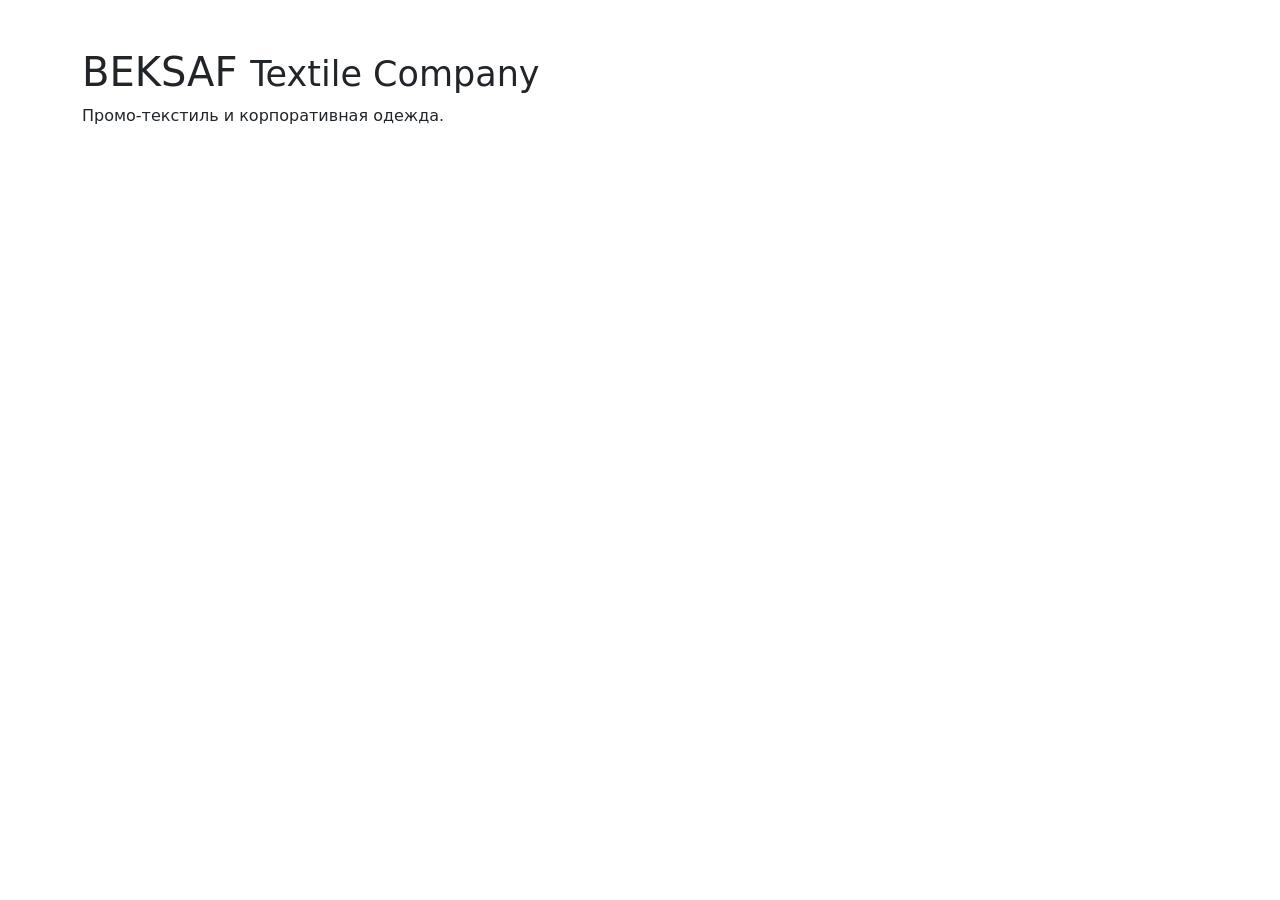
==== index.html @ 24b71e46 "Add files via upload" ====
<!doctype html><html lang='ru'><head><meta charset='utf-8'><meta name='viewport' content='width=device-width,initial-scale=1'><title>BEKSAF</title><link href='https://cdn.jsdelivr.net/npm/bootstrap@5.3.3/dist/css/bootstrap.min.css' rel='stylesheet'><link rel='stylesheet' href='assets/css/style.css'></head><body><div class='container py-5'><h1>BEKSAF <small>Textile Company</small></h1><p>Промо‑текстиль и корпоративная одежда.</p></div><script src='assets/js/main.js'></script></body></html>
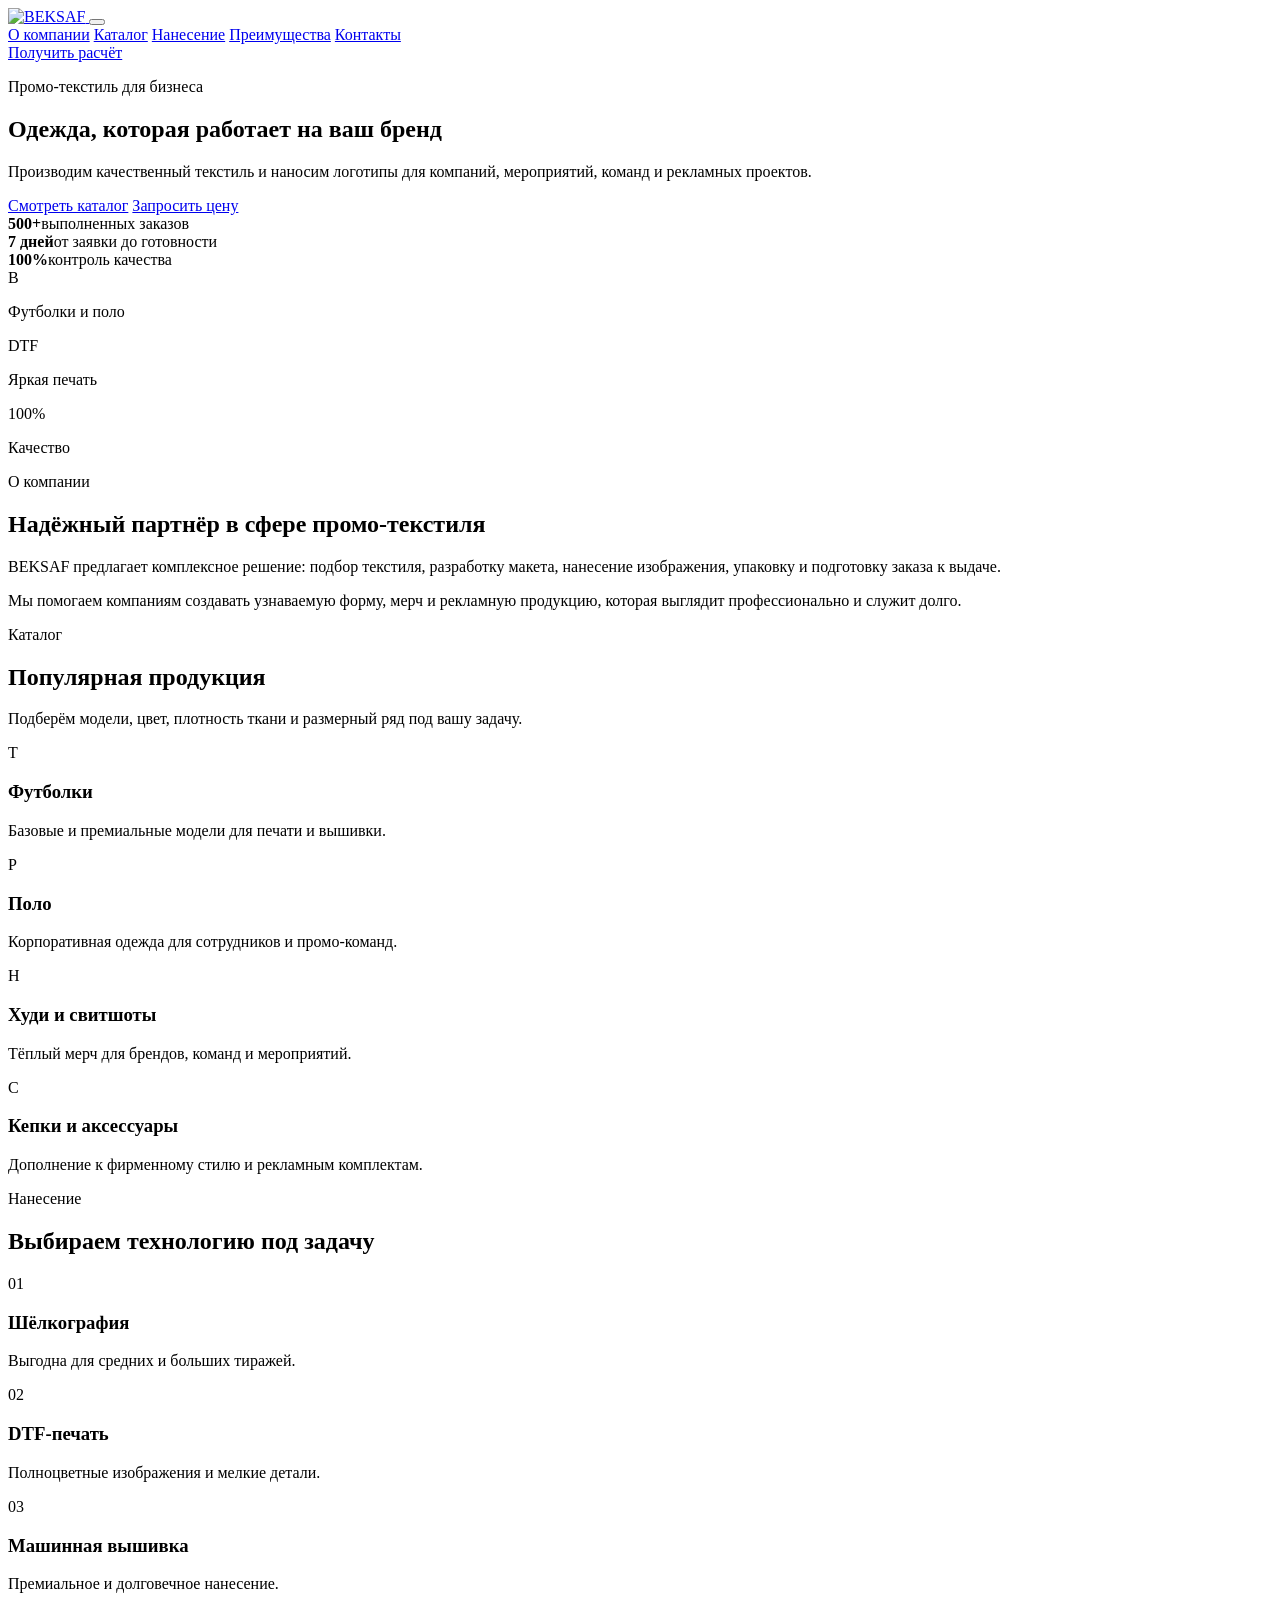
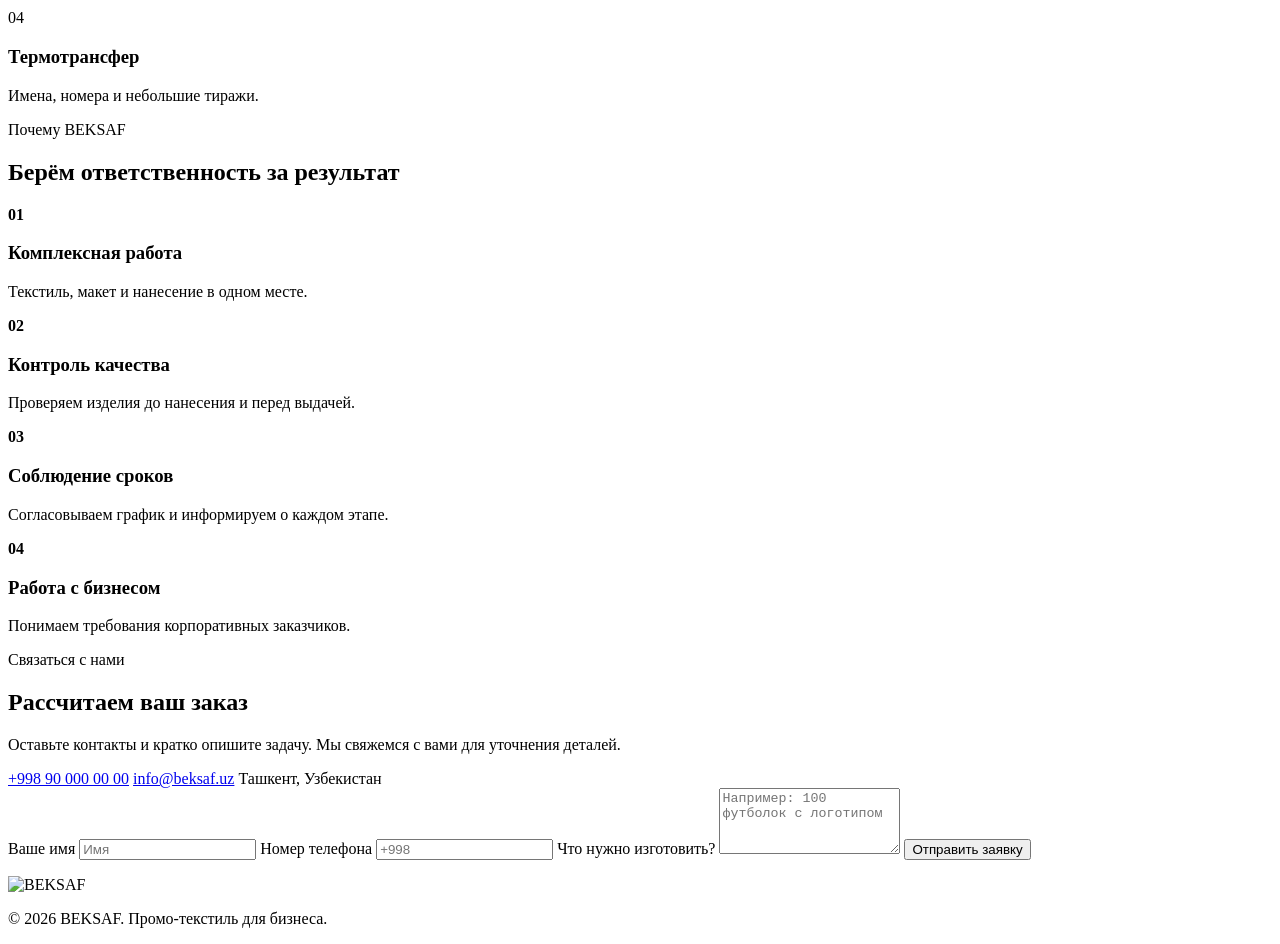
==== commit dc7449ae: "Add files via upload" ====
--- a/index.html
+++ b/index.html
@@ -1 +1,231 @@
-<!doctype html><html lang='ru'><head><meta charset='utf-8'><meta name='viewport' content='width=device-width,initial-scale=1'><title>BEKSAF</title><link href='https://cdn.jsdelivr.net/npm/bootstrap@5.3.3/dist/css/bootstrap.min.css' rel='stylesheet'><link rel='stylesheet' href='assets/css/style.css'></head><body><div class='container py-5'><h1>BEKSAF <small>Textile Company</small></h1><p>Промо‑текстиль и корпоративная одежда.</p></div><script src='assets/js/main.js'></script></body></html>+<!DOCTYPE html>
+<html lang="ru">
+<head>
+  <meta charset="UTF-8">
+  <meta name="viewport" content="width=device-width, initial-scale=1.0">
+  <meta name="description" content="BEKSAF — промо-текстиль и нанесение логотипов для бизнеса.">
+  <title>BEKSAF — промо-текстиль для бизнеса</title>
+  <link rel="stylesheet" href="css/style.css">
+</head>
+<body>
+  <header class="header">
+    <div class="container header__inner">
+      <a class="logo" href="#top" aria-label="BEKSAF">
+        <img src="images/logo.svg" alt="BEKSAF">
+      </a>
+
+      <button class="menu-toggle" type="button" aria-label="Открыть меню" aria-expanded="false">
+        <span></span><span></span><span></span>
+      </button>
+
+      <nav class="nav">
+        <a href="#about">О компании</a>
+        <a href="#catalog">Каталог</a>
+        <a href="#services">Нанесение</a>
+        <a href="#advantages">Преимущества</a>
+        <a href="#contacts">Контакты</a>
+      </nav>
+
+      <a class="button button--small header__button" href="#contacts">Получить расчёт</a>
+    </div>
+  </header>
+
+  <main id="top">
+    <section class="hero">
+      <div class="container hero__grid">
+        <div class="hero__content">
+          <p class="eyebrow">Промо-текстиль для бизнеса</p>
+          <h1>Одежда, которая работает на ваш бренд</h1>
+          <p class="hero__text">
+            Производим качественный текстиль и наносим логотипы для компаний,
+            мероприятий, команд и рекламных проектов.
+          </p>
+          <div class="hero__actions">
+            <a class="button" href="#catalog">Смотреть каталог</a>
+            <a class="button button--outline" href="#contacts">Запросить цену</a>
+          </div>
+          <div class="hero__facts">
+            <div><strong>500+</strong><span>выполненных заказов</span></div>
+            <div><strong>7 дней</strong><span>от заявки до готовности</span></div>
+            <div><strong>100%</strong><span>контроль качества</span></div>
+          </div>
+        </div>
+
+        <div class="hero__visual">
+          <div class="hero__card hero__card--main">
+            <span class="shirt">B</span>
+            <p>Футболки и поло</p>
+          </div>
+          <div class="hero__card hero__card--small hero__card--top">
+            <span>DTF</span>
+            <p>Яркая печать</p>
+          </div>
+          <div class="hero__card hero__card--small hero__card--bottom">
+            <span>100%</span>
+            <p>Качество</p>
+          </div>
+        </div>
+      </div>
+    </section>
+
+    <section class="section" id="about">
+      <div class="container about">
+        <div>
+          <p class="eyebrow">О компании</p>
+          <h2>Надёжный партнёр в сфере промо-текстиля</h2>
+        </div>
+        <div class="about__text">
+          <p>
+            BEKSAF предлагает комплексное решение: подбор текстиля, разработку
+            макета, нанесение изображения, упаковку и подготовку заказа к выдаче.
+          </p>
+          <p>
+            Мы помогаем компаниям создавать узнаваемую форму, мерч и рекламную
+            продукцию, которая выглядит профессионально и служит долго.
+          </p>
+        </div>
+      </div>
+    </section>
+
+    <section class="section section--light" id="catalog">
+      <div class="container">
+        <div class="section-heading">
+          <div>
+            <p class="eyebrow">Каталог</p>
+            <h2>Популярная продукция</h2>
+          </div>
+          <p>Подберём модели, цвет, плотность ткани и размерный ряд под вашу задачу.</p>
+        </div>
+
+        <div class="cards">
+          <article class="product-card">
+            <div class="product-card__image product-card__image--1">T</div>
+            <h3>Футболки</h3>
+            <p>Базовые и премиальные модели для печати и вышивки.</p>
+          </article>
+          <article class="product-card">
+            <div class="product-card__image product-card__image--2">P</div>
+            <h3>Поло</h3>
+            <p>Корпоративная одежда для сотрудников и промо-команд.</p>
+          </article>
+          <article class="product-card">
+            <div class="product-card__image product-card__image--3">H</div>
+            <h3>Худи и свитшоты</h3>
+            <p>Тёплый мерч для брендов, команд и мероприятий.</p>
+          </article>
+          <article class="product-card">
+            <div class="product-card__image product-card__image--4">C</div>
+            <h3>Кепки и аксессуары</h3>
+            <p>Дополнение к фирменному стилю и рекламным комплектам.</p>
+          </article>
+        </div>
+      </div>
+    </section>
+
+    <section class="section" id="services">
+      <div class="container">
+        <div class="section-heading">
+          <div>
+            <p class="eyebrow">Нанесение</p>
+            <h2>Выбираем технологию под задачу</h2>
+          </div>
+        </div>
+
+        <div class="services">
+          <article>
+            <span>01</span>
+            <h3>Шёлкография</h3>
+            <p>Выгодна для средних и больших тиражей.</p>
+          </article>
+          <article>
+            <span>02</span>
+            <h3>DTF-печать</h3>
+            <p>Полноцветные изображения и мелкие детали.</p>
+          </article>
+          <article>
+            <span>03</span>
+            <h3>Машинная вышивка</h3>
+            <p>Премиальное и долговечное нанесение.</p>
+          </article>
+          <article>
+            <span>04</span>
+            <h3>Термотрансфер</h3>
+            <p>Имена, номера и небольшие тиражи.</p>
+          </article>
+        </div>
+      </div>
+    </section>
+
+    <section class="section section--dark" id="advantages">
+      <div class="container">
+        <p class="eyebrow eyebrow--light">Почему BEKSAF</p>
+        <h2>Берём ответственность за результат</h2>
+
+        <div class="advantages">
+          <div>
+            <strong>01</strong>
+            <h3>Комплексная работа</h3>
+            <p>Текстиль, макет и нанесение в одном месте.</p>
+          </div>
+          <div>
+            <strong>02</strong>
+            <h3>Контроль качества</h3>
+            <p>Проверяем изделия до нанесения и перед выдачей.</p>
+          </div>
+          <div>
+            <strong>03</strong>
+            <h3>Соблюдение сроков</h3>
+            <p>Согласовываем график и информируем о каждом этапе.</p>
+          </div>
+          <div>
+            <strong>04</strong>
+            <h3>Работа с бизнесом</h3>
+            <p>Понимаем требования корпоративных заказчиков.</p>
+          </div>
+        </div>
+      </div>
+    </section>
+
+    <section class="section" id="contacts">
+      <div class="container contact">
+        <div class="contact__info">
+          <p class="eyebrow">Связаться с нами</p>
+          <h2>Рассчитаем ваш заказ</h2>
+          <p>Оставьте контакты и кратко опишите задачу. Мы свяжемся с вами для уточнения деталей.</p>
+          <div class="contact__links">
+            <a href="tel:+998900000000">+998 90 000 00 00</a>
+            <a href="mailto:info@beksaf.uz">info@beksaf.uz</a>
+            <span>Ташкент, Узбекистан</span>
+          </div>
+        </div>
+
+        <form class="form" id="contact-form">
+          <label>
+            Ваше имя
+            <input type="text" name="name" required placeholder="Имя">
+          </label>
+          <label>
+            Номер телефона
+            <input type="tel" name="phone" required placeholder="+998">
+          </label>
+          <label>
+            Что нужно изготовить?
+            <textarea name="message" rows="4" placeholder="Например: 100 футболок с логотипом"></textarea>
+          </label>
+          <button class="button" type="submit">Отправить заявку</button>
+          <p class="form__status" aria-live="polite"></p>
+        </form>
+      </div>
+    </section>
+  </main>
+
+  <footer class="footer">
+    <div class="container footer__inner">
+      <img src="images/logo-white.svg" alt="BEKSAF">
+      <p>© 2026 BEKSAF. Промо-текстиль для бизнеса.</p>
+    </div>
+  </footer>
+
+  <script src="js/script.js"></script>
+</body>
+</html>
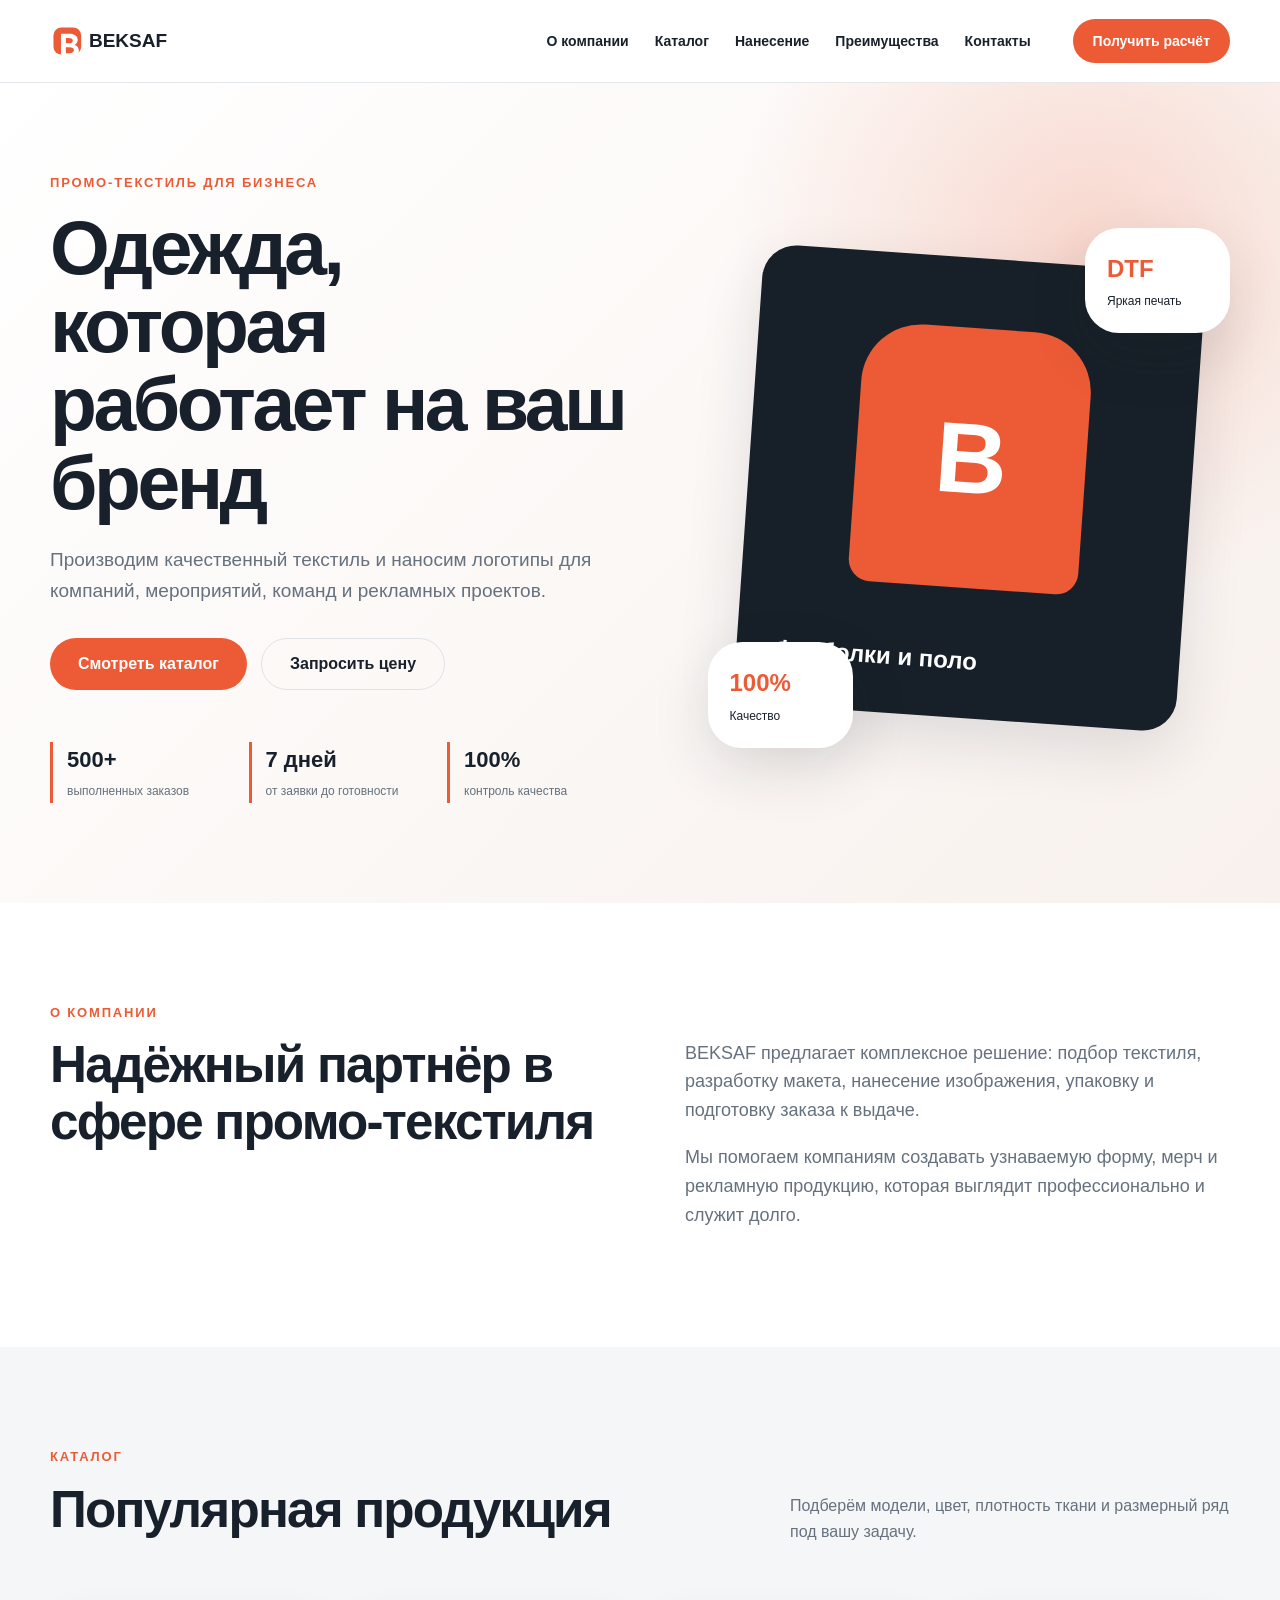
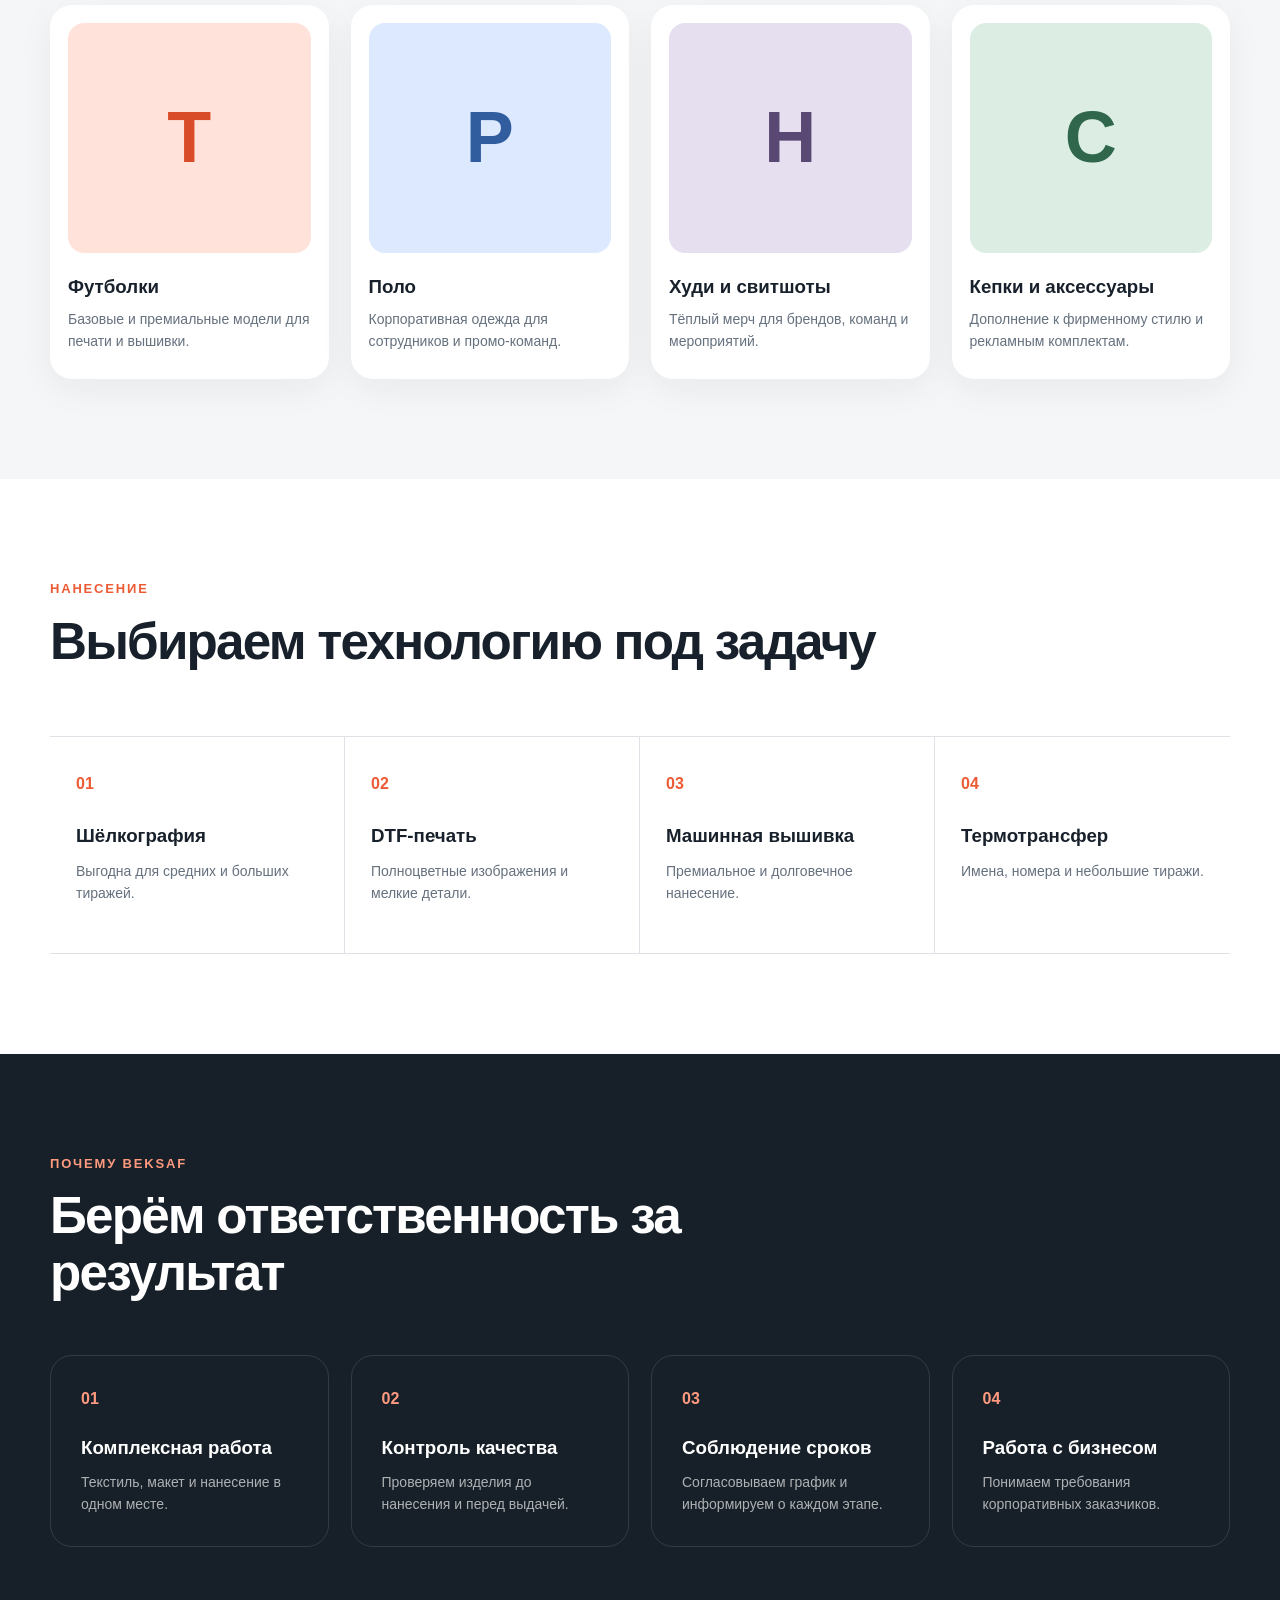
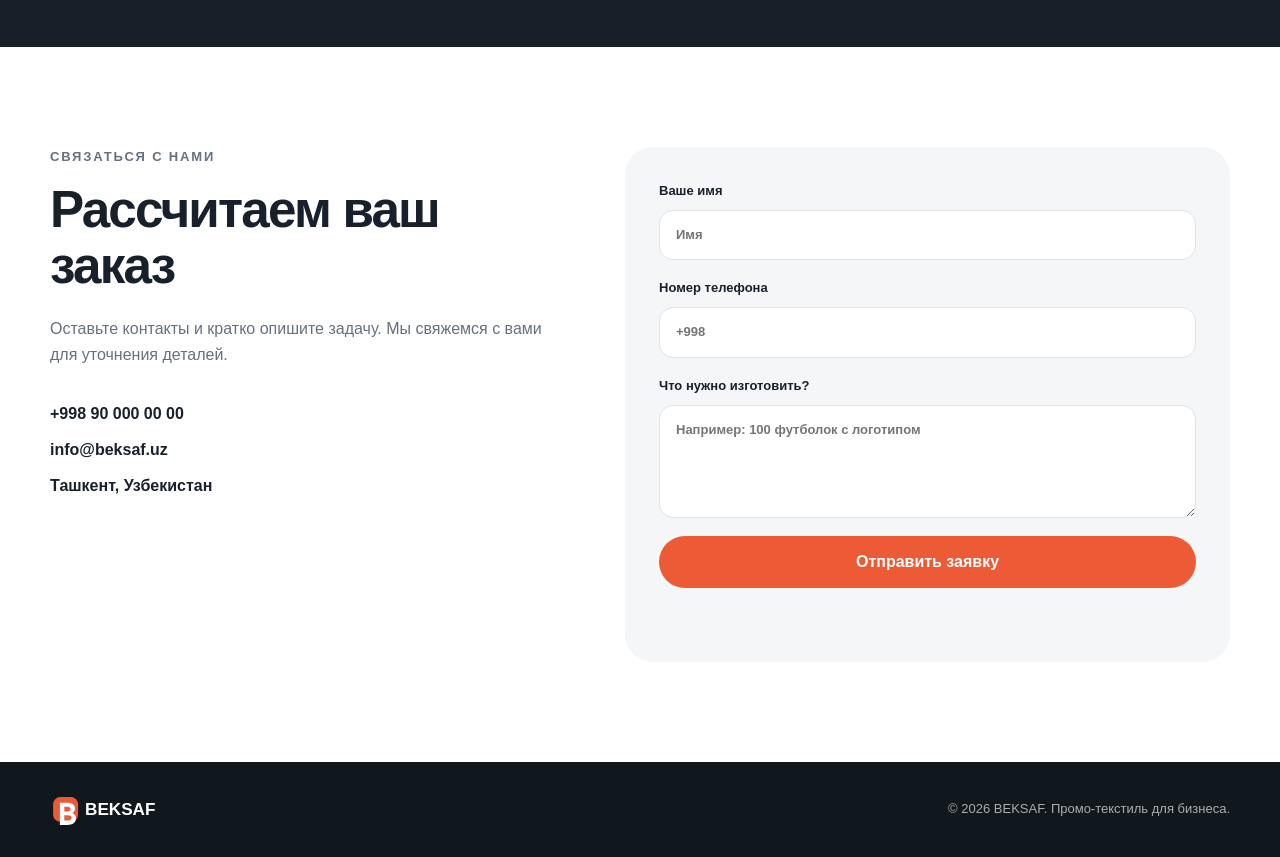
==== commit 29ebbc5b: "Add files via upload" ====
--- a/index.html
+++ b/index.html
@@ -5,13 +5,13 @@
   <meta name="viewport" content="width=device-width, initial-scale=1.0">
   <meta name="description" content="BEKSAF — промо-текстиль и нанесение логотипов для бизнеса.">
   <title>BEKSAF — промо-текстиль для бизнеса</title>
-  <link rel="stylesheet" href="css/style.css">
+  <link rel="stylesheet" href="style.css">
 </head>
 <body>
   <header class="header">
     <div class="container header__inner">
       <a class="logo" href="#top" aria-label="BEKSAF">
-        <img src="images/logo.svg" alt="BEKSAF">
+        <img src="logo.svg" alt="BEKSAF">
       </a>
 
       <button class="menu-toggle" type="button" aria-label="Открыть меню" aria-expanded="false">
@@ -221,11 +221,11 @@
 
   <footer class="footer">
     <div class="container footer__inner">
-      <img src="images/logo-white.svg" alt="BEKSAF">
+      <img src="logo-white.svg" alt="BEKSAF">
       <p>© 2026 BEKSAF. Промо-текстиль для бизнеса.</p>
     </div>
   </footer>
 
-  <script src="js/script.js"></script>
+  <script src="script.js"></script>
 </body>
 </html>
--- a/style.css
+++ b/style.css
@@ -0,0 +1,347 @@
+@import url('https://fonts.googleapis.com/css2?family=Manrope:wght@400;500;600;700;800&display=swap');
+
+:root {
+  --primary: #ec5b35;
+  --primary-dark: #c84120;
+  --ink: #18212b;
+  --muted: #65717e;
+  --light: #f5f6f7;
+  --white: #ffffff;
+  --line: #dfe3e7;
+  --dark: #172028;
+  --radius: 22px;
+  --shadow: 0 22px 60px rgba(24, 33, 43, 0.12);
+}
+
+* { box-sizing: border-box; }
+html { scroll-behavior: smooth; }
+body {
+  margin: 0;
+  font-family: "Manrope", Arial, sans-serif;
+  color: var(--ink);
+  background: var(--white);
+  line-height: 1.6;
+}
+img { max-width: 100%; display: block; }
+a { color: inherit; text-decoration: none; }
+button, input, textarea { font: inherit; }
+
+.container {
+  width: min(1180px, calc(100% - 40px));
+  margin: 0 auto;
+}
+
+.header {
+  position: sticky;
+  top: 0;
+  z-index: 50;
+  background: rgba(255,255,255,.94);
+  backdrop-filter: blur(14px);
+  border-bottom: 1px solid rgba(223,227,231,.8);
+}
+.header__inner {
+  min-height: 82px;
+  display: flex;
+  align-items: center;
+  gap: 34px;
+}
+.logo img { width: 150px; }
+.nav {
+  display: flex;
+  align-items: center;
+  gap: 26px;
+  margin-left: auto;
+  font-size: 14px;
+  font-weight: 700;
+}
+.nav a:hover { color: var(--primary); }
+.header__button { margin-left: 8px; }
+
+.button {
+  display: inline-flex;
+  justify-content: center;
+  align-items: center;
+  min-height: 52px;
+  padding: 0 28px;
+  border: 0;
+  border-radius: 999px;
+  background: var(--primary);
+  color: var(--white);
+  font-weight: 800;
+  cursor: pointer;
+  transition: .25s ease;
+}
+.button:hover { background: var(--primary-dark); transform: translateY(-2px); }
+.button--small { min-height: 44px; padding: 0 20px; font-size: 14px; }
+.button--outline {
+  background: transparent;
+  color: var(--ink);
+  border: 1px solid var(--line);
+}
+.button--outline:hover { background: var(--ink); color: var(--white); }
+
+.menu-toggle {
+  display: none;
+  margin-left: auto;
+  padding: 8px;
+  border: 0;
+  background: transparent;
+}
+.menu-toggle span {
+  display: block;
+  width: 25px;
+  height: 2px;
+  margin: 5px 0;
+  background: var(--ink);
+}
+
+.hero {
+  overflow: hidden;
+  padding: 90px 0 100px;
+  background:
+    radial-gradient(circle at 85% 20%, rgba(236,91,53,.20), transparent 28%),
+    linear-gradient(135deg, #fff 0%, #f8f1ed 100%);
+}
+.hero__grid {
+  display: grid;
+  grid-template-columns: 1.05fr .95fr;
+  align-items: center;
+  gap: 80px;
+}
+.eyebrow {
+  margin: 0 0 14px;
+  color: var(--primary);
+  font-size: 13px;
+  font-weight: 800;
+  letter-spacing: .14em;
+  text-transform: uppercase;
+}
+h1, h2, h3, p { margin-top: 0; }
+h1 {
+  max-width: 760px;
+  margin-bottom: 24px;
+  font-size: clamp(44px, 6vw, 78px);
+  line-height: 1.02;
+  letter-spacing: -.045em;
+}
+h2 {
+  margin-bottom: 22px;
+  font-size: clamp(32px, 4vw, 52px);
+  line-height: 1.1;
+  letter-spacing: -.035em;
+}
+h3 { line-height: 1.25; }
+.hero__text {
+  max-width: 650px;
+  margin-bottom: 32px;
+  color: var(--muted);
+  font-size: 19px;
+}
+.hero__actions { display: flex; gap: 14px; flex-wrap: wrap; }
+.hero__facts {
+  display: grid;
+  grid-template-columns: repeat(3, 1fr);
+  gap: 18px;
+  margin-top: 52px;
+}
+.hero__facts div { border-left: 3px solid var(--primary); padding-left: 14px; }
+.hero__facts strong { display: block; font-size: 22px; }
+.hero__facts span { color: var(--muted); font-size: 12px; }
+
+.hero__visual {
+  position: relative;
+  min-height: 520px;
+}
+.hero__card {
+  position: absolute;
+  border-radius: 34px;
+  box-shadow: var(--shadow);
+}
+.hero__card--main {
+  inset: 30px 40px 30px 40px;
+  display: flex;
+  flex-direction: column;
+  justify-content: flex-end;
+  padding: 38px;
+  background: var(--dark);
+  color: var(--white);
+  transform: rotate(4deg);
+}
+.hero__card--main p { margin: 22px 0 0; font-size: 24px; font-weight: 800; }
+.shirt {
+  display: grid;
+  place-items: center;
+  width: 230px;
+  height: 260px;
+  margin: auto;
+  border-radius: 60px 60px 22px 22px;
+  background: var(--primary);
+  font-size: 100px;
+  font-weight: 800;
+}
+.hero__card--small {
+  width: 145px;
+  padding: 22px;
+  background: var(--white);
+}
+.hero__card--small span { color: var(--primary); font-size: 24px; font-weight: 800; }
+.hero__card--small p { margin: 4px 0 0; font-size: 12px; }
+.hero__card--top { top: 0; right: 0; }
+.hero__card--bottom { bottom: 0; left: 0; }
+
+.section { padding: 100px 0; }
+.section--light { background: var(--light); }
+.section--dark { background: var(--dark); color: var(--white); }
+.about {
+  display: grid;
+  grid-template-columns: 1fr 1fr;
+  gap: 90px;
+}
+.about__text { padding-top: 36px; color: var(--muted); font-size: 18px; }
+.section-heading {
+  display: flex;
+  justify-content: space-between;
+  gap: 40px;
+  align-items: end;
+  margin-bottom: 44px;
+}
+.section-heading > p { max-width: 440px; color: var(--muted); }
+
+.cards {
+  display: grid;
+  grid-template-columns: repeat(4, 1fr);
+  gap: 22px;
+}
+.product-card {
+  padding: 18px 18px 26px;
+  border-radius: var(--radius);
+  background: var(--white);
+  box-shadow: 0 10px 35px rgba(24,33,43,.06);
+}
+.product-card__image {
+  display: grid;
+  place-items: center;
+  height: 230px;
+  margin-bottom: 22px;
+  border-radius: 16px;
+  font-size: 72px;
+  font-weight: 800;
+}
+.product-card__image--1 { background: #ffe3da; color: #d94c29; }
+.product-card__image--2 { background: #dce9ff; color: #315d9f; }
+.product-card__image--3 { background: #e5dfef; color: #594873; }
+.product-card__image--4 { background: #dceee4; color: #30664b; }
+.product-card h3 { margin-bottom: 10px; }
+.product-card p { margin-bottom: 0; color: var(--muted); font-size: 14px; }
+
+.services {
+  display: grid;
+  grid-template-columns: repeat(4, 1fr);
+  border-top: 1px solid var(--line);
+  border-bottom: 1px solid var(--line);
+}
+.services article { padding: 34px 26px; border-right: 1px solid var(--line); }
+.services article:last-child { border-right: 0; }
+.services span { color: var(--primary); font-weight: 800; }
+.services h3 { margin: 28px 0 12px; }
+.services p { color: var(--muted); font-size: 14px; }
+
+.eyebrow--light { color: #ff9a7f; }
+.section--dark h2 { max-width: 700px; }
+.advantages {
+  display: grid;
+  grid-template-columns: repeat(4, 1fr);
+  gap: 22px;
+  margin-top: 54px;
+}
+.advantages div {
+  padding: 30px;
+  border: 1px solid rgba(255,255,255,.12);
+  border-radius: var(--radius);
+}
+.advantages strong { color: #ff9a7f; }
+.advantages h3 { margin: 24px 0 12px; }
+.advantages p { margin-bottom: 0; color: rgba(255,255,255,.65); font-size: 14px; }
+
+.contact {
+  display: grid;
+  grid-template-columns: .9fr 1.1fr;
+  gap: 80px;
+  align-items: start;
+}
+.contact__info > p { max-width: 520px; color: var(--muted); }
+.contact__links { display: grid; gap: 10px; margin-top: 34px; font-weight: 700; }
+.contact__links a:hover { color: var(--primary); }
+.form {
+  display: grid;
+  gap: 18px;
+  padding: 34px;
+  border-radius: 28px;
+  background: var(--light);
+}
+.form label { display: grid; gap: 8px; font-size: 13px; font-weight: 800; }
+.form input, .form textarea {
+  width: 100%;
+  border: 1px solid var(--line);
+  border-radius: 14px;
+  background: var(--white);
+  padding: 14px 16px;
+  outline: none;
+}
+.form input:focus, .form textarea:focus { border-color: var(--primary); }
+.form__status { min-height: 22px; margin: 0; color: var(--primary-dark); font-weight: 700; }
+
+.footer { padding: 32px 0; background: #10171d; color: rgba(255,255,255,.65); }
+.footer__inner { display: flex; align-items: center; justify-content: space-between; gap: 20px; }
+.footer img { width: 135px; }
+.footer p { margin: 0; font-size: 13px; }
+
+@media (max-width: 980px) {
+  .header__button { display: none; }
+  .menu-toggle { display: block; }
+  .nav {
+    display: none;
+    position: absolute;
+    top: 82px;
+    left: 20px;
+    right: 20px;
+    flex-direction: column;
+    align-items: stretch;
+    gap: 0;
+    padding: 12px;
+    border-radius: 18px;
+    background: var(--white);
+    box-shadow: var(--shadow);
+  }
+  .nav.is-open { display: flex; }
+  .nav a { padding: 14px; border-bottom: 1px solid var(--line); }
+  .nav a:last-child { border-bottom: 0; }
+
+  .hero__grid, .about, .contact { grid-template-columns: 1fr; }
+  .hero__visual { min-height: 470px; max-width: 560px; width: 100%; margin: 0 auto; }
+  .cards, .advantages { grid-template-columns: repeat(2, 1fr); }
+  .services { grid-template-columns: repeat(2, 1fr); }
+  .services article:nth-child(2) { border-right: 0; }
+  .services article:nth-child(-n+2) { border-bottom: 1px solid var(--line); }
+}
+
+@media (max-width: 620px) {
+  .container { width: min(100% - 28px, 1180px); }
+  .header__inner { min-height: 70px; }
+  .nav { top: 70px; }
+  .hero { padding: 62px 0 70px; }
+  h1 { font-size: 44px; }
+  .hero__facts { grid-template-columns: 1fr; }
+  .hero__visual { min-height: 390px; }
+  .hero__card--main { inset: 25px 12px; padding: 24px; }
+  .shirt { width: 165px; height: 195px; font-size: 72px; }
+  .hero__card--small { width: 115px; padding: 15px; }
+  .section { padding: 72px 0; }
+  .section-heading { display: block; }
+  .cards, .advantages, .services { grid-template-columns: 1fr; }
+  .services article { border-right: 0; border-bottom: 1px solid var(--line); }
+  .services article:last-child { border-bottom: 0; }
+  .contact { gap: 40px; }
+  .form { padding: 22px; }
+  .footer__inner { flex-direction: column; text-align: center; }
+}
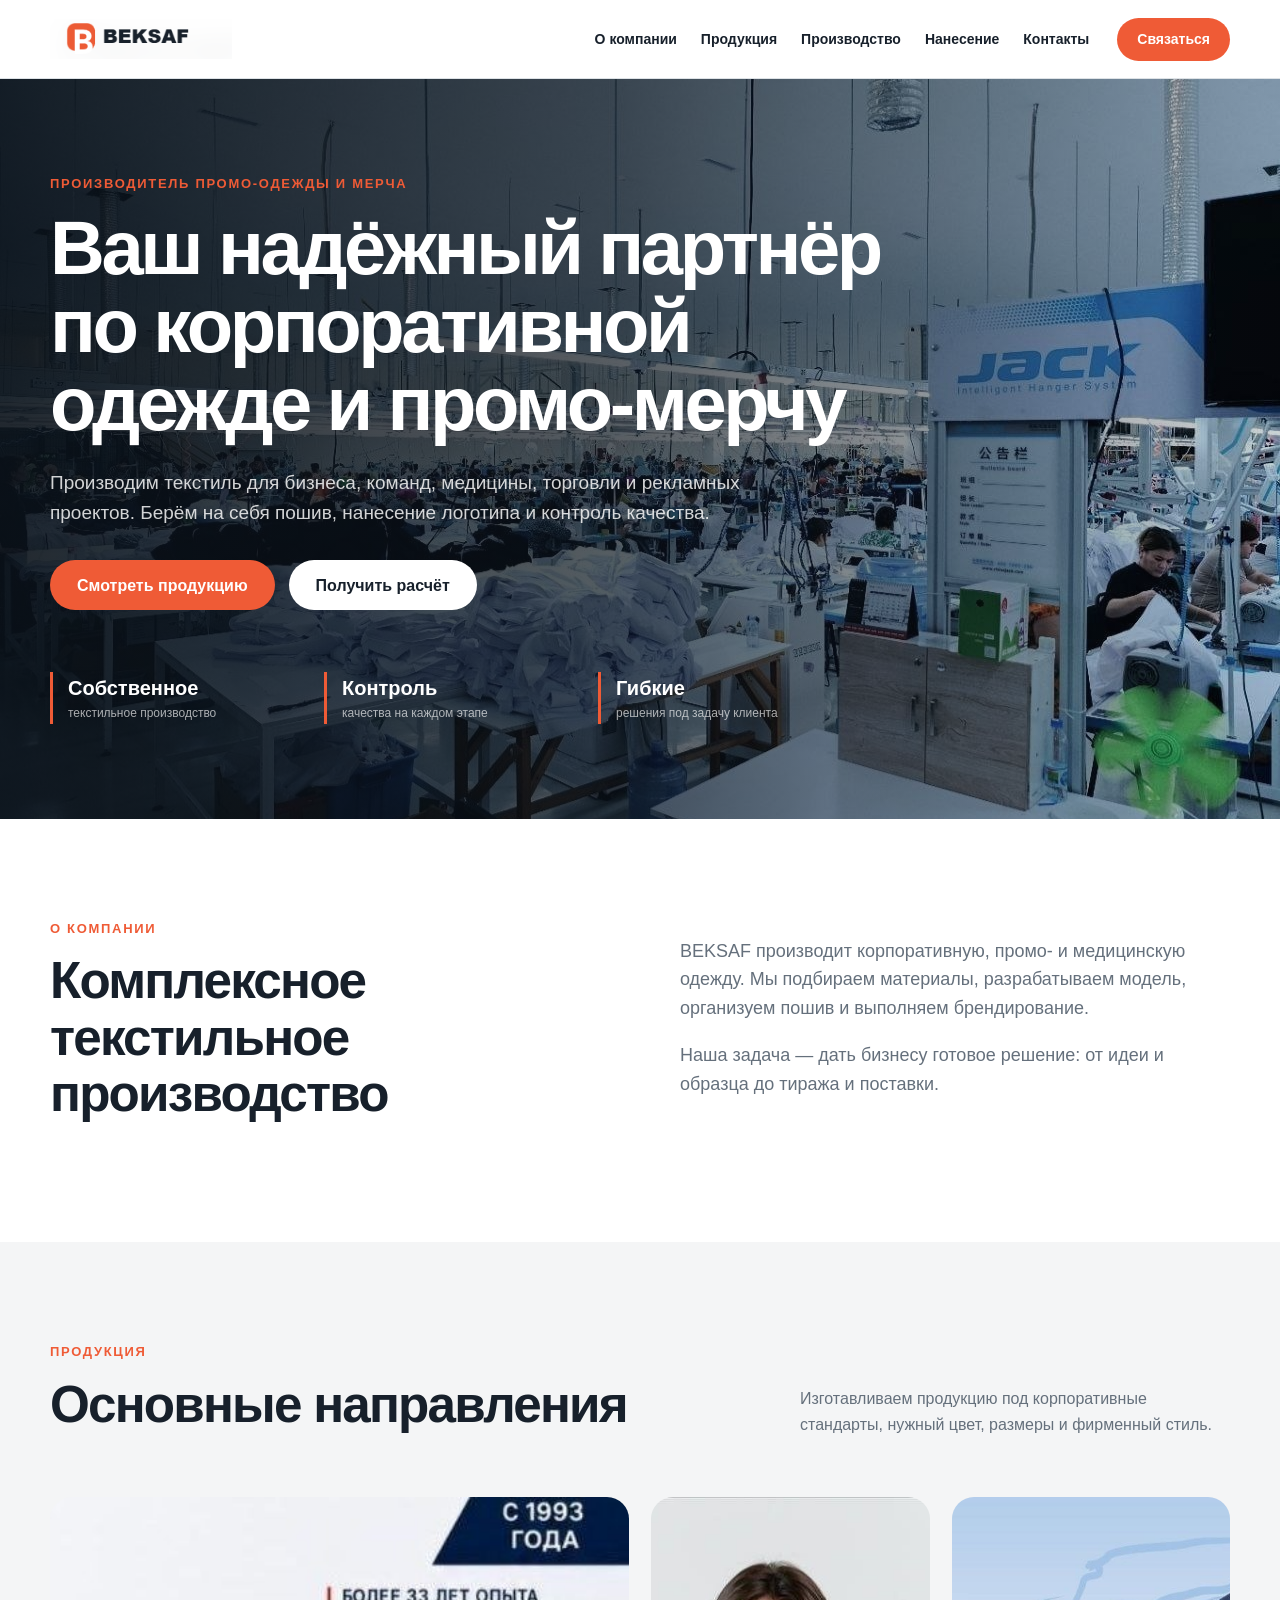
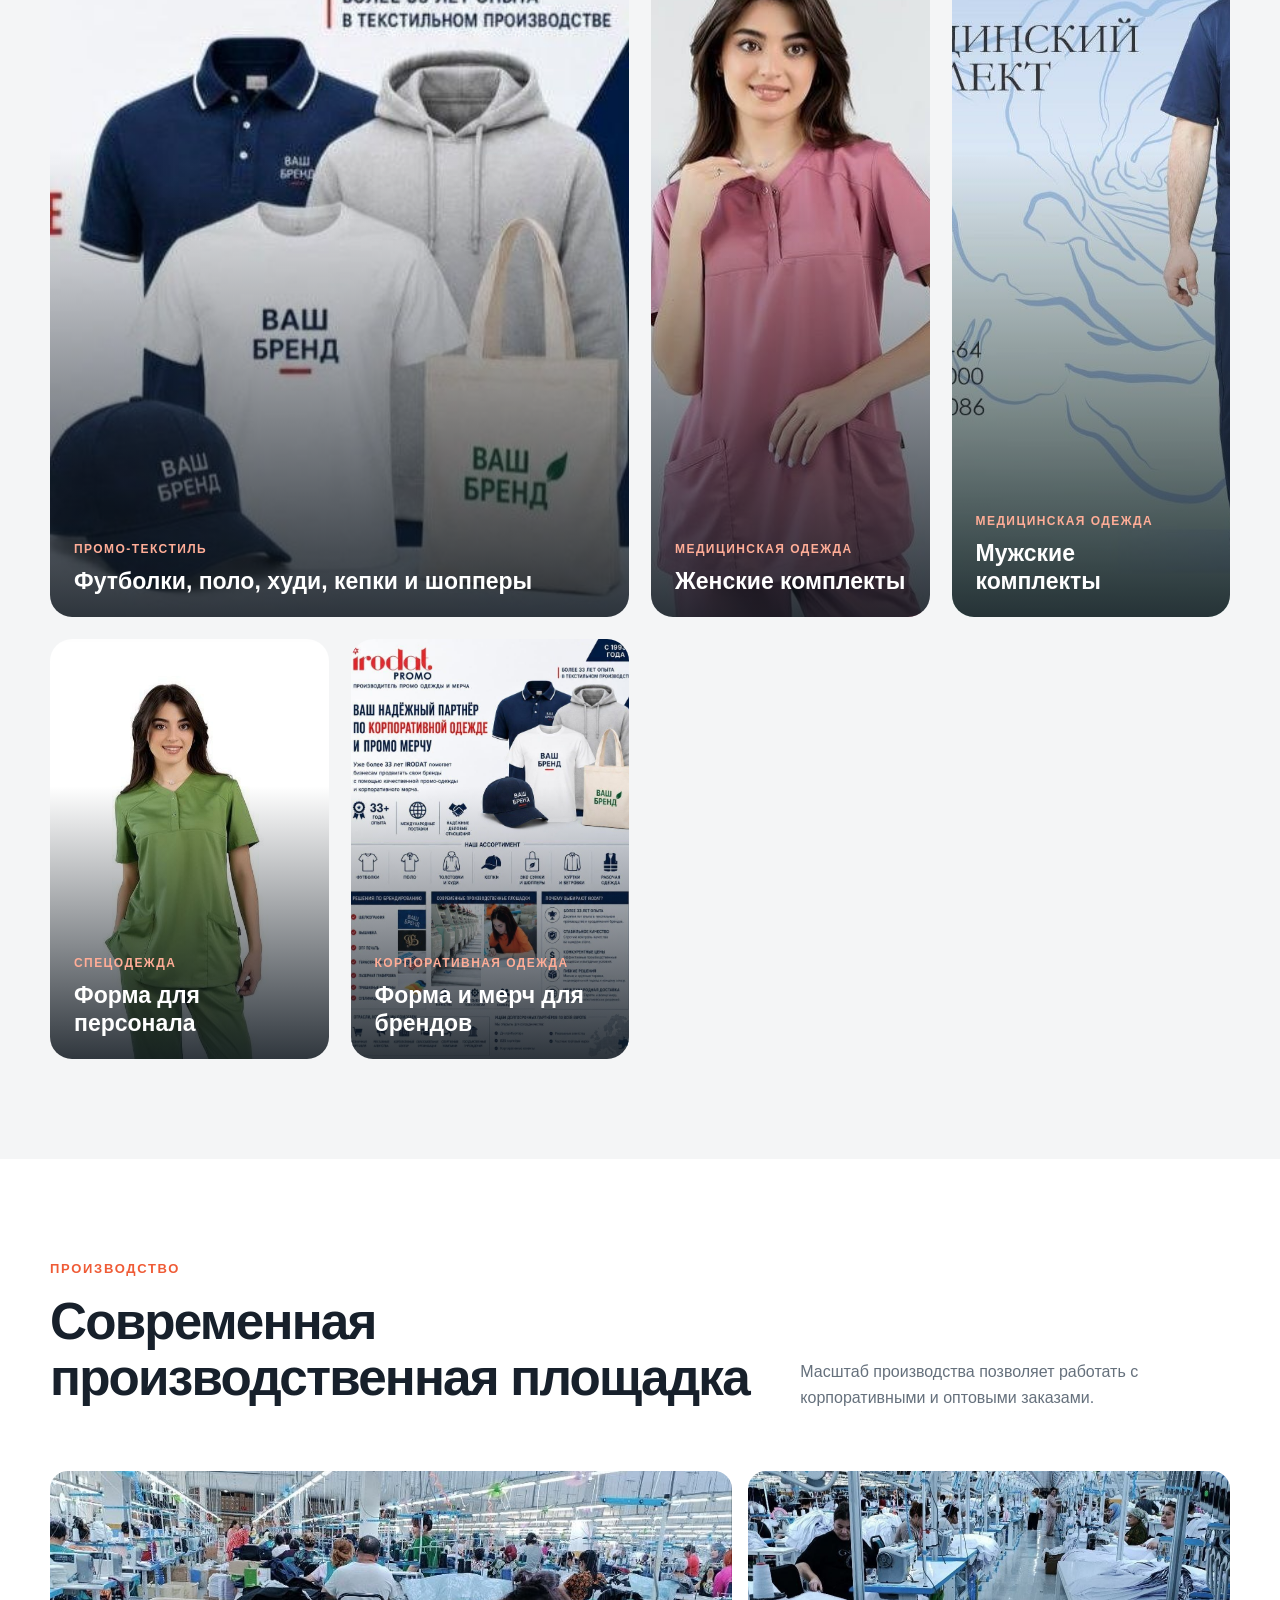
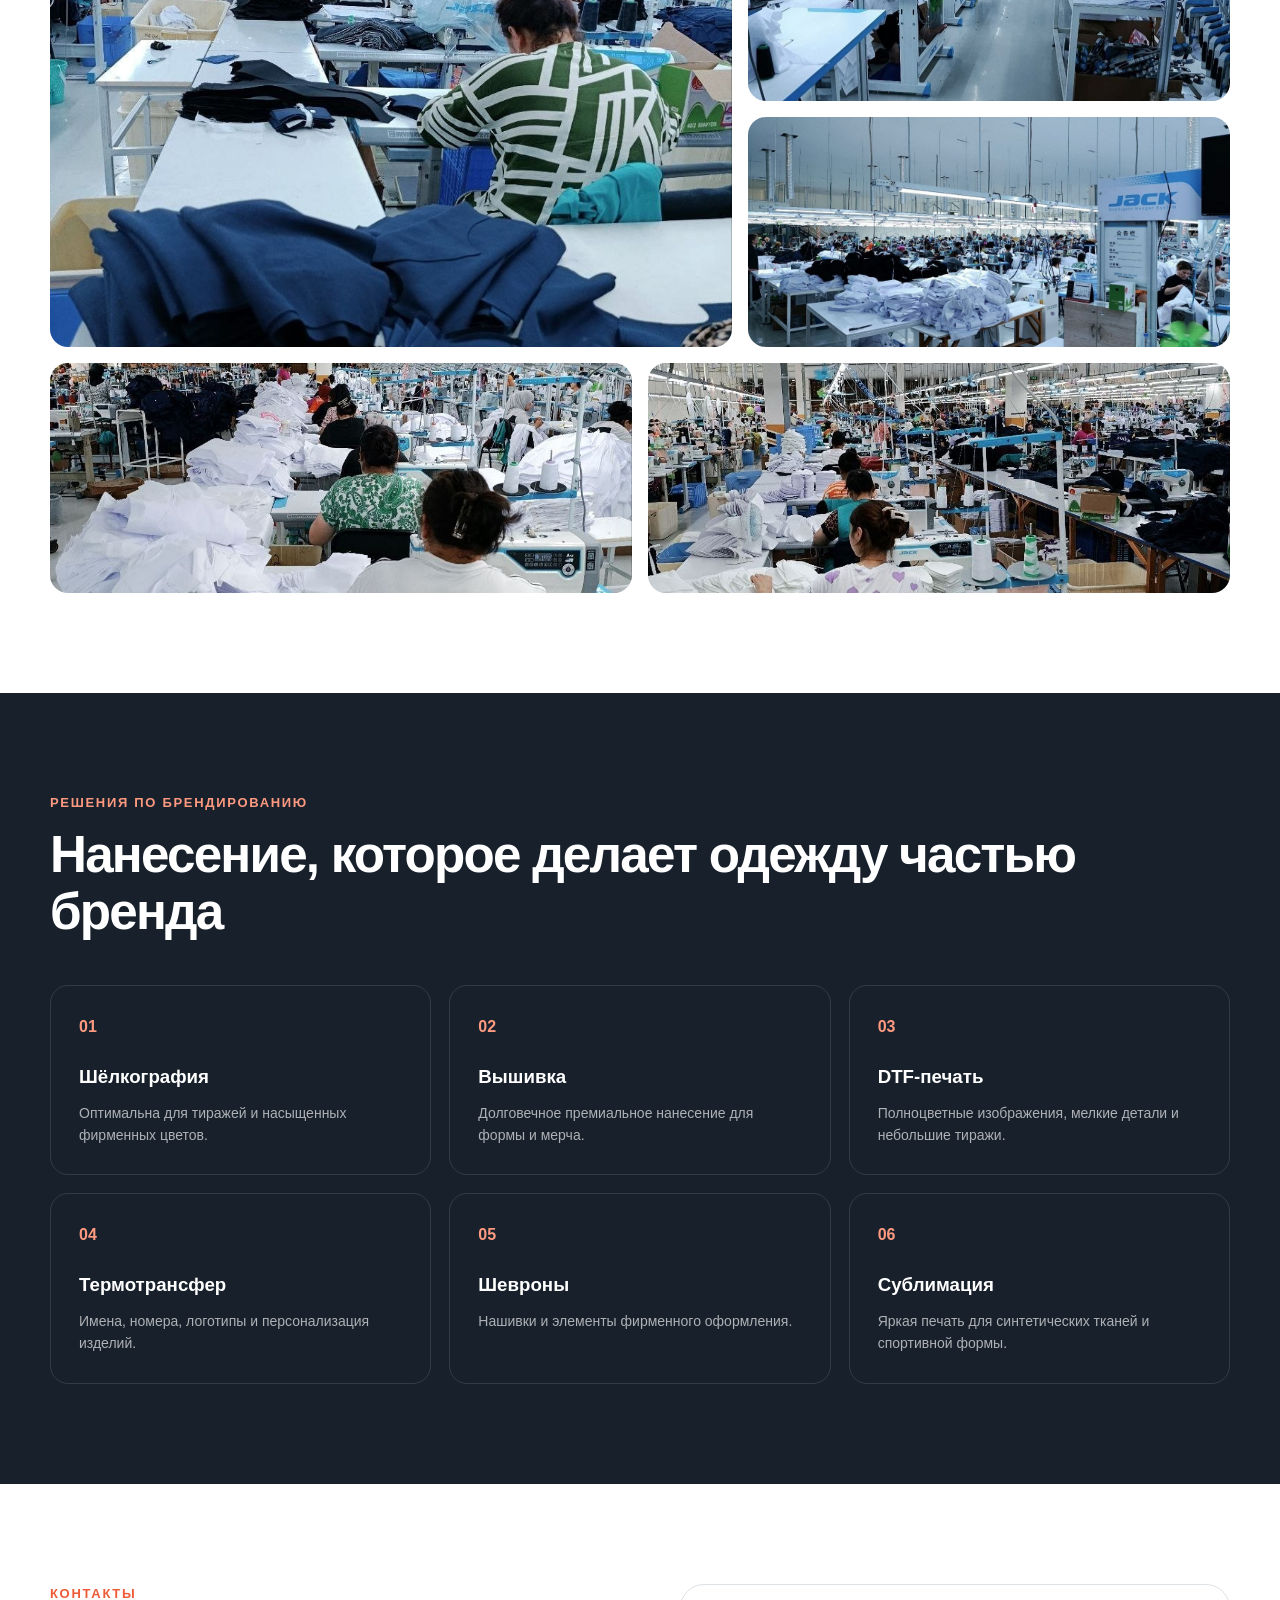
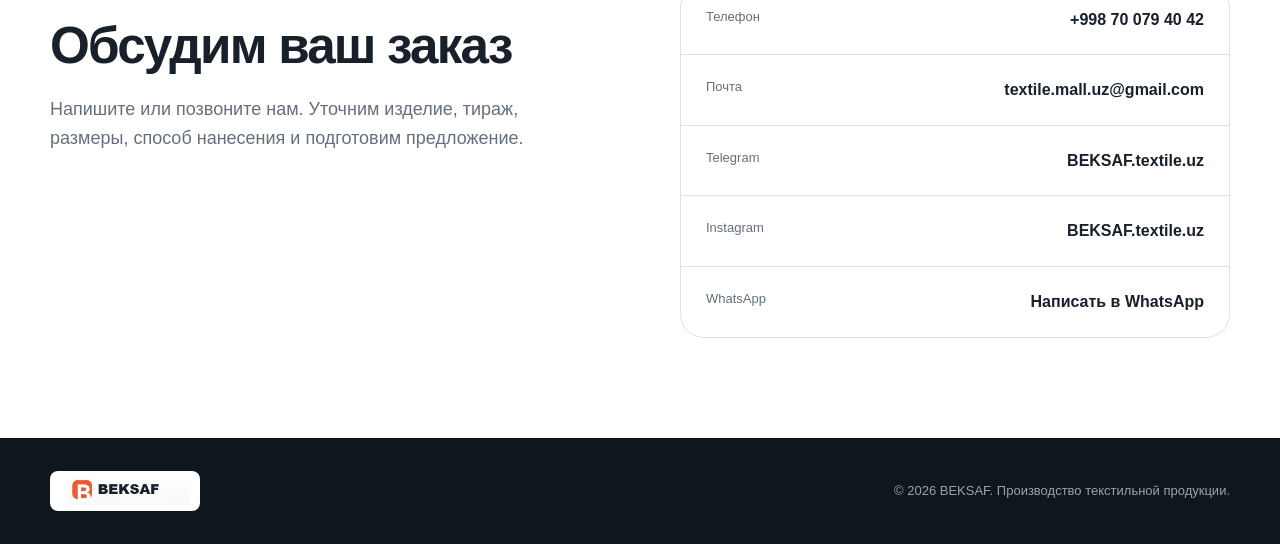
==== commit de63461f: "Add files via upload" ====
--- a/index.html
+++ b/index.html
@@ -3,229 +3,152 @@
 <head>
   <meta charset="UTF-8">
   <meta name="viewport" content="width=device-width, initial-scale=1.0">
-  <meta name="description" content="BEKSAF — промо-текстиль и нанесение логотипов для бизнеса.">
-  <title>BEKSAF — промо-текстиль для бизнеса</title>
+  <meta name="description" content="BEKSAF — производство промо-текстиля, корпоративной и медицинской одежды в Узбекистане.">
+  <title>BEKSAF — производство текстиля и корпоративной одежды</title>
   <link rel="stylesheet" href="style.css">
 </head>
 <body>
-  <header class="header">
-    <div class="container header__inner">
-      <a class="logo" href="#top" aria-label="BEKSAF">
-        <img src="logo.svg" alt="BEKSAF">
-      </a>
+<header class="header">
+  <div class="container header__inner">
+    <a href="#top" class="logo"><img src="logo.png" alt="BEKSAF"></a>
+    <button class="menu-toggle" aria-label="Открыть меню" aria-expanded="false">☰</button>
+    <nav class="nav">
+      <a href="#about">О компании</a>
+      <a href="#products">Продукция</a>
+      <a href="#production">Производство</a>
+      <a href="#branding">Нанесение</a>
+      <a href="#contacts">Контакты</a>
+    </nav>
+    <a class="button button--small header__cta" href="https://wa.me/998700794042">Связаться</a>
+  </div>
+</header>
 
-      <button class="menu-toggle" type="button" aria-label="Открыть меню" aria-expanded="false">
-        <span></span><span></span><span></span>
-      </button>
+<main id="top">
+  <section class="hero">
+    <div class="hero__overlay"></div>
+    <div class="container hero__content">
+      <p class="eyebrow">Производитель промо-одежды и мерча</p>
+      <h1>Ваш надёжный партнёр по корпоративной одежде и промо-мерчу</h1>
+      <p class="hero__lead">Производим текстиль для бизнеса, команд, медицины, торговли и рекламных проектов. Берём на себя пошив, нанесение логотипа и контроль качества.</p>
+      <div class="hero__actions">
+        <a class="button" href="#products">Смотреть продукцию</a>
+        <a class="button button--outline" href="https://wa.me/998700794042">Получить расчёт</a>
+      </div>
+      <div class="hero__stats">
+        <div><strong>Собственное</strong><span>текстильное производство</span></div>
+        <div><strong>Контроль</strong><span>качества на каждом этапе</span></div>
+        <div><strong>Гибкие</strong><span>решения под задачу клиента</span></div>
+      </div>
+    </div>
+  </section>
 
-      <nav class="nav">
-        <a href="#about">О компании</a>
-        <a href="#catalog">Каталог</a>
-        <a href="#services">Нанесение</a>
-        <a href="#advantages">Преимущества</a>
-        <a href="#contacts">Контакты</a>
-      </nav>
+  <section class="section" id="about">
+    <div class="container split">
+      <div>
+        <p class="eyebrow">О компании</p>
+        <h2>Комплексное текстильное производство</h2>
+      </div>
+      <div class="lead-text">
+        <p>BEKSAF производит корпоративную, промо- и медицинскую одежду. Мы подбираем материалы, разрабатываем модель, организуем пошив и выполняем брендирование.</p>
+        <p>Наша задача — дать бизнесу готовое решение: от идеи и образца до тиража и поставки.</p>
+      </div>
+    </div>
+  </section>
 
-      <a class="button button--small header__button" href="#contacts">Получить расчёт</a>
+  <section class="section section--light" id="products">
+    <div class="container">
+      <div class="section-head">
+        <div>
+          <p class="eyebrow">Продукция</p>
+          <h2>Основные направления</h2>
+        </div>
+        <p>Изготавливаем продукцию под корпоративные стандарты, нужный цвет, размеры и фирменный стиль.</p>
+      </div>
+
+      <div class="product-grid">
+        <article class="product-card product-card--wide">
+          <img src="promo-products.jpg" alt="Промо-одежда и мерч">
+          <div><span>Промо-текстиль</span><h3>Футболки, поло, худи, кепки и шопперы</h3></div>
+        </article>
+        <article class="product-card">
+          <img src="medical-pink.jpg" alt="Женская медицинская одежда">
+          <div><span>Медицинская одежда</span><h3>Женские комплекты</h3></div>
+        </article>
+        <article class="product-card">
+          <img src="medical-navy-men.jpg" alt="Мужская медицинская одежда">
+          <div><span>Медицинская одежда</span><h3>Мужские комплекты</h3></div>
+        </article>
+        <article class="product-card">
+          <img src="medical-green.jpg" alt="Зелёный медицинский комплект">
+          <div><span>Спецодежда</span><h3>Форма для персонала</h3></div>
+        </article>
+        <article class="product-card">
+          <img src="promo-banner.jpg" alt="Корпоративная одежда">
+          <div><span>Корпоративная одежда</span><h3>Форма и мерч для брендов</h3></div>
+        </article>
+      </div>
     </div>
-  </header>
+  </section>
 
-  <main id="top">
-    <section class="hero">
-      <div class="container hero__grid">
-        <div class="hero__content">
-          <p class="eyebrow">Промо-текстиль для бизнеса</p>
-          <h1>Одежда, которая работает на ваш бренд</h1>
-          <p class="hero__text">
-            Производим качественный текстиль и наносим логотипы для компаний,
-            мероприятий, команд и рекламных проектов.
-          </p>
-          <div class="hero__actions">
-            <a class="button" href="#catalog">Смотреть каталог</a>
-            <a class="button button--outline" href="#contacts">Запросить цену</a>
-          </div>
-          <div class="hero__facts">
-            <div><strong>500+</strong><span>выполненных заказов</span></div>
-            <div><strong>7 дней</strong><span>от заявки до готовности</span></div>
-            <div><strong>100%</strong><span>контроль качества</span></div>
-          </div>
+  <section class="section" id="production">
+    <div class="container">
+      <div class="section-head">
+        <div>
+          <p class="eyebrow">Производство</p>
+          <h2>Современная производственная площадка</h2>
         </div>
+        <p>Масштаб производства позволяет работать с корпоративными и оптовыми заказами.</p>
+      </div>
+      <div class="gallery">
+        <img src="factory-1.jpg" alt="Швейное производство BEKSAF">
+        <img src="factory-2.jpg" alt="Производственный цех">
+        <img src="factory-3.jpg" alt="Рабочие места швейного цеха">
+        <img src="factory-4.jpg" alt="Текстильное производство">
+        <img src="factory-5.jpg" alt="Пошив текстильной продукции">
+      </div>
+    </div>
+  </section>
 
-        <div class="hero__visual">
-          <div class="hero__card hero__card--main">
-            <span class="shirt">B</span>
-            <p>Футболки и поло</p>
-          </div>
-          <div class="hero__card hero__card--small hero__card--top">
-            <span>DTF</span>
-            <p>Яркая печать</p>
-          </div>
-          <div class="hero__card hero__card--small hero__card--bottom">
-            <span>100%</span>
-            <p>Качество</p>
-          </div>
-        </div>
+  <section class="section section--dark" id="branding">
+    <div class="container">
+      <p class="eyebrow eyebrow--light">Решения по брендированию</p>
+      <h2>Нанесение, которое делает одежду частью бренда</h2>
+      <div class="service-grid">
+        <article><b>01</b><h3>Шёлкография</h3><p>Оптимальна для тиражей и насыщенных фирменных цветов.</p></article>
+        <article><b>02</b><h3>Вышивка</h3><p>Долговечное премиальное нанесение для формы и мерча.</p></article>
+        <article><b>03</b><h3>DTF-печать</h3><p>Полноцветные изображения, мелкие детали и небольшие тиражи.</p></article>
+        <article><b>04</b><h3>Термотрансфер</h3><p>Имена, номера, логотипы и персонализация изделий.</p></article>
+        <article><b>05</b><h3>Шевроны</h3><p>Нашивки и элементы фирменного оформления.</p></article>
+        <article><b>06</b><h3>Сублимация</h3><p>Яркая печать для синтетических тканей и спортивной формы.</p></article>
       </div>
-    </section>
+    </div>
+  </section>
 
-    <section class="section" id="about">
-      <div class="container about">
-        <div>
-          <p class="eyebrow">О компании</p>
-          <h2>Надёжный партнёр в сфере промо-текстиля</h2>
-        </div>
-        <div class="about__text">
-          <p>
-            BEKSAF предлагает комплексное решение: подбор текстиля, разработку
-            макета, нанесение изображения, упаковку и подготовку заказа к выдаче.
-          </p>
-          <p>
-            Мы помогаем компаниям создавать узнаваемую форму, мерч и рекламную
-            продукцию, которая выглядит профессионально и служит долго.
-          </p>
-        </div>
+  <section class="section" id="contacts">
+    <div class="container contact">
+      <div>
+        <p class="eyebrow">Контакты</p>
+        <h2>Обсудим ваш заказ</h2>
+        <p class="lead-text">Напишите или позвоните нам. Уточним изделие, тираж, размеры, способ нанесения и подготовим предложение.</p>
       </div>
-    </section>
+      <div class="contact-card">
+        <a href="tel:+998700794042"><span>Телефон</span><strong>+998 70 079 40 42</strong></a>
+        <a href="mailto:textile.mall.uz@gmail.com"><span>Почта</span><strong>textile.mall.uz@gmail.com</strong></a>
+        <a href="https://t.me/BEKSAFtextileuz"><span>Telegram</span><strong>BEKSAF.textile.uz</strong></a>
+        <a href="https://instagram.com/BEKSAF.textile.uz"><span>Instagram</span><strong>BEKSAF.textile.uz</strong></a>
+        <a href="https://wa.me/998700794042"><span>WhatsApp</span><strong>Написать в WhatsApp</strong></a>
+      </div>
+    </div>
+  </section>
+</main>
 
-    <section class="section section--light" id="catalog">
-      <div class="container">
-        <div class="section-heading">
-          <div>
-            <p class="eyebrow">Каталог</p>
-            <h2>Популярная продукция</h2>
-          </div>
-          <p>Подберём модели, цвет, плотность ткани и размерный ряд под вашу задачу.</p>
-        </div>
+<footer class="footer">
+  <div class="container footer__inner">
+    <img src="logo.png" alt="BEKSAF">
+    <p>© 2026 BEKSAF. Производство текстильной продукции.</p>
+  </div>
+</footer>
 
-        <div class="cards">
-          <article class="product-card">
-            <div class="product-card__image product-card__image--1">T</div>
-            <h3>Футболки</h3>
-            <p>Базовые и премиальные модели для печати и вышивки.</p>
-          </article>
-          <article class="product-card">
-            <div class="product-card__image product-card__image--2">P</div>
-            <h3>Поло</h3>
-            <p>Корпоративная одежда для сотрудников и промо-команд.</p>
-          </article>
-          <article class="product-card">
-            <div class="product-card__image product-card__image--3">H</div>
-            <h3>Худи и свитшоты</h3>
-            <p>Тёплый мерч для брендов, команд и мероприятий.</p>
-          </article>
-          <article class="product-card">
-            <div class="product-card__image product-card__image--4">C</div>
-            <h3>Кепки и аксессуары</h3>
-            <p>Дополнение к фирменному стилю и рекламным комплектам.</p>
-          </article>
-        </div>
-      </div>
-    </section>
-
-    <section class="section" id="services">
-      <div class="container">
-        <div class="section-heading">
-          <div>
-            <p class="eyebrow">Нанесение</p>
-            <h2>Выбираем технологию под задачу</h2>
-          </div>
-        </div>
-
-        <div class="services">
-          <article>
-            <span>01</span>
-            <h3>Шёлкография</h3>
-            <p>Выгодна для средних и больших тиражей.</p>
-          </article>
-          <article>
-            <span>02</span>
-            <h3>DTF-печать</h3>
-            <p>Полноцветные изображения и мелкие детали.</p>
-          </article>
-          <article>
-            <span>03</span>
-            <h3>Машинная вышивка</h3>
-            <p>Премиальное и долговечное нанесение.</p>
-          </article>
-          <article>
-            <span>04</span>
-            <h3>Термотрансфер</h3>
-            <p>Имена, номера и небольшие тиражи.</p>
-          </article>
-        </div>
-      </div>
-    </section>
-
-    <section class="section section--dark" id="advantages">
-      <div class="container">
-        <p class="eyebrow eyebrow--light">Почему BEKSAF</p>
-        <h2>Берём ответственность за результат</h2>
-
-        <div class="advantages">
-          <div>
-            <strong>01</strong>
-            <h3>Комплексная работа</h3>
-            <p>Текстиль, макет и нанесение в одном месте.</p>
-          </div>
-          <div>
-            <strong>02</strong>
-            <h3>Контроль качества</h3>
-            <p>Проверяем изделия до нанесения и перед выдачей.</p>
-          </div>
-          <div>
-            <strong>03</strong>
-            <h3>Соблюдение сроков</h3>
-            <p>Согласовываем график и информируем о каждом этапе.</p>
-          </div>
-          <div>
-            <strong>04</strong>
-            <h3>Работа с бизнесом</h3>
-            <p>Понимаем требования корпоративных заказчиков.</p>
-          </div>
-        </div>
-      </div>
-    </section>
-
-    <section class="section" id="contacts">
-      <div class="container contact">
-        <div class="contact__info">
-          <p class="eyebrow">Связаться с нами</p>
-          <h2>Рассчитаем ваш заказ</h2>
-          <p>Оставьте контакты и кратко опишите задачу. Мы свяжемся с вами для уточнения деталей.</p>
-          <div class="contact__links">
-            <a href="tel:+998900000000">+998 90 000 00 00</a>
-            <a href="mailto:info@beksaf.uz">info@beksaf.uz</a>
-            <span>Ташкент, Узбекистан</span>
-          </div>
-        </div>
-
-        <form class="form" id="contact-form">
-          <label>
-            Ваше имя
-            <input type="text" name="name" required placeholder="Имя">
-          </label>
-          <label>
-            Номер телефона
-            <input type="tel" name="phone" required placeholder="+998">
-          </label>
-          <label>
-            Что нужно изготовить?
-            <textarea name="message" rows="4" placeholder="Например: 100 футболок с логотипом"></textarea>
-          </label>
-          <button class="button" type="submit">Отправить заявку</button>
-          <p class="form__status" aria-live="polite"></p>
-        </form>
-      </div>
-    </section>
-  </main>
-
-  <footer class="footer">
-    <div class="container footer__inner">
-      <img src="logo-white.svg" alt="BEKSAF">
-      <p>© 2026 BEKSAF. Промо-текстиль для бизнеса.</p>
-    </div>
-  </footer>
-
-  <script src="script.js"></script>
+<script src="script.js"></script>
 </body>
 </html>
--- a/style.css
+++ b/style.css
@@ -1,347 +1,13 @@
 @import url('https://fonts.googleapis.com/css2?family=Manrope:wght@400;500;600;700;800&display=swap');
-
-:root {
-  --primary: #ec5b35;
-  --primary-dark: #c84120;
-  --ink: #18212b;
-  --muted: #65717e;
-  --light: #f5f6f7;
-  --white: #ffffff;
-  --line: #dfe3e7;
-  --dark: #172028;
-  --radius: 22px;
-  --shadow: 0 22px 60px rgba(24, 33, 43, 0.12);
-}
-
-* { box-sizing: border-box; }
-html { scroll-behavior: smooth; }
-body {
-  margin: 0;
-  font-family: "Manrope", Arial, sans-serif;
-  color: var(--ink);
-  background: var(--white);
-  line-height: 1.6;
-}
-img { max-width: 100%; display: block; }
-a { color: inherit; text-decoration: none; }
-button, input, textarea { font: inherit; }
-
-.container {
-  width: min(1180px, calc(100% - 40px));
-  margin: 0 auto;
-}
-
-.header {
-  position: sticky;
-  top: 0;
-  z-index: 50;
-  background: rgba(255,255,255,.94);
-  backdrop-filter: blur(14px);
-  border-bottom: 1px solid rgba(223,227,231,.8);
-}
-.header__inner {
-  min-height: 82px;
-  display: flex;
-  align-items: center;
-  gap: 34px;
-}
-.logo img { width: 150px; }
-.nav {
-  display: flex;
-  align-items: center;
-  gap: 26px;
-  margin-left: auto;
-  font-size: 14px;
-  font-weight: 700;
-}
-.nav a:hover { color: var(--primary); }
-.header__button { margin-left: 8px; }
-
-.button {
-  display: inline-flex;
-  justify-content: center;
-  align-items: center;
-  min-height: 52px;
-  padding: 0 28px;
-  border: 0;
-  border-radius: 999px;
-  background: var(--primary);
-  color: var(--white);
-  font-weight: 800;
-  cursor: pointer;
-  transition: .25s ease;
-}
-.button:hover { background: var(--primary-dark); transform: translateY(-2px); }
-.button--small { min-height: 44px; padding: 0 20px; font-size: 14px; }
-.button--outline {
-  background: transparent;
-  color: var(--ink);
-  border: 1px solid var(--line);
-}
-.button--outline:hover { background: var(--ink); color: var(--white); }
-
-.menu-toggle {
-  display: none;
-  margin-left: auto;
-  padding: 8px;
-  border: 0;
-  background: transparent;
-}
-.menu-toggle span {
-  display: block;
-  width: 25px;
-  height: 2px;
-  margin: 5px 0;
-  background: var(--ink);
-}
-
-.hero {
-  overflow: hidden;
-  padding: 90px 0 100px;
-  background:
-    radial-gradient(circle at 85% 20%, rgba(236,91,53,.20), transparent 28%),
-    linear-gradient(135deg, #fff 0%, #f8f1ed 100%);
-}
-.hero__grid {
-  display: grid;
-  grid-template-columns: 1.05fr .95fr;
-  align-items: center;
-  gap: 80px;
-}
-.eyebrow {
-  margin: 0 0 14px;
-  color: var(--primary);
-  font-size: 13px;
-  font-weight: 800;
-  letter-spacing: .14em;
-  text-transform: uppercase;
-}
-h1, h2, h3, p { margin-top: 0; }
-h1 {
-  max-width: 760px;
-  margin-bottom: 24px;
-  font-size: clamp(44px, 6vw, 78px);
-  line-height: 1.02;
-  letter-spacing: -.045em;
-}
-h2 {
-  margin-bottom: 22px;
-  font-size: clamp(32px, 4vw, 52px);
-  line-height: 1.1;
-  letter-spacing: -.035em;
-}
-h3 { line-height: 1.25; }
-.hero__text {
-  max-width: 650px;
-  margin-bottom: 32px;
-  color: var(--muted);
-  font-size: 19px;
-}
-.hero__actions { display: flex; gap: 14px; flex-wrap: wrap; }
-.hero__facts {
-  display: grid;
-  grid-template-columns: repeat(3, 1fr);
-  gap: 18px;
-  margin-top: 52px;
-}
-.hero__facts div { border-left: 3px solid var(--primary); padding-left: 14px; }
-.hero__facts strong { display: block; font-size: 22px; }
-.hero__facts span { color: var(--muted); font-size: 12px; }
-
-.hero__visual {
-  position: relative;
-  min-height: 520px;
-}
-.hero__card {
-  position: absolute;
-  border-radius: 34px;
-  box-shadow: var(--shadow);
-}
-.hero__card--main {
-  inset: 30px 40px 30px 40px;
-  display: flex;
-  flex-direction: column;
-  justify-content: flex-end;
-  padding: 38px;
-  background: var(--dark);
-  color: var(--white);
-  transform: rotate(4deg);
-}
-.hero__card--main p { margin: 22px 0 0; font-size: 24px; font-weight: 800; }
-.shirt {
-  display: grid;
-  place-items: center;
-  width: 230px;
-  height: 260px;
-  margin: auto;
-  border-radius: 60px 60px 22px 22px;
-  background: var(--primary);
-  font-size: 100px;
-  font-weight: 800;
-}
-.hero__card--small {
-  width: 145px;
-  padding: 22px;
-  background: var(--white);
-}
-.hero__card--small span { color: var(--primary); font-size: 24px; font-weight: 800; }
-.hero__card--small p { margin: 4px 0 0; font-size: 12px; }
-.hero__card--top { top: 0; right: 0; }
-.hero__card--bottom { bottom: 0; left: 0; }
-
-.section { padding: 100px 0; }
-.section--light { background: var(--light); }
-.section--dark { background: var(--dark); color: var(--white); }
-.about {
-  display: grid;
-  grid-template-columns: 1fr 1fr;
-  gap: 90px;
-}
-.about__text { padding-top: 36px; color: var(--muted); font-size: 18px; }
-.section-heading {
-  display: flex;
-  justify-content: space-between;
-  gap: 40px;
-  align-items: end;
-  margin-bottom: 44px;
-}
-.section-heading > p { max-width: 440px; color: var(--muted); }
-
-.cards {
-  display: grid;
-  grid-template-columns: repeat(4, 1fr);
-  gap: 22px;
-}
-.product-card {
-  padding: 18px 18px 26px;
-  border-radius: var(--radius);
-  background: var(--white);
-  box-shadow: 0 10px 35px rgba(24,33,43,.06);
-}
-.product-card__image {
-  display: grid;
-  place-items: center;
-  height: 230px;
-  margin-bottom: 22px;
-  border-radius: 16px;
-  font-size: 72px;
-  font-weight: 800;
-}
-.product-card__image--1 { background: #ffe3da; color: #d94c29; }
-.product-card__image--2 { background: #dce9ff; color: #315d9f; }
-.product-card__image--3 { background: #e5dfef; color: #594873; }
-.product-card__image--4 { background: #dceee4; color: #30664b; }
-.product-card h3 { margin-bottom: 10px; }
-.product-card p { margin-bottom: 0; color: var(--muted); font-size: 14px; }
-
-.services {
-  display: grid;
-  grid-template-columns: repeat(4, 1fr);
-  border-top: 1px solid var(--line);
-  border-bottom: 1px solid var(--line);
-}
-.services article { padding: 34px 26px; border-right: 1px solid var(--line); }
-.services article:last-child { border-right: 0; }
-.services span { color: var(--primary); font-weight: 800; }
-.services h3 { margin: 28px 0 12px; }
-.services p { color: var(--muted); font-size: 14px; }
-
-.eyebrow--light { color: #ff9a7f; }
-.section--dark h2 { max-width: 700px; }
-.advantages {
-  display: grid;
-  grid-template-columns: repeat(4, 1fr);
-  gap: 22px;
-  margin-top: 54px;
-}
-.advantages div {
-  padding: 30px;
-  border: 1px solid rgba(255,255,255,.12);
-  border-radius: var(--radius);
-}
-.advantages strong { color: #ff9a7f; }
-.advantages h3 { margin: 24px 0 12px; }
-.advantages p { margin-bottom: 0; color: rgba(255,255,255,.65); font-size: 14px; }
-
-.contact {
-  display: grid;
-  grid-template-columns: .9fr 1.1fr;
-  gap: 80px;
-  align-items: start;
-}
-.contact__info > p { max-width: 520px; color: var(--muted); }
-.contact__links { display: grid; gap: 10px; margin-top: 34px; font-weight: 700; }
-.contact__links a:hover { color: var(--primary); }
-.form {
-  display: grid;
-  gap: 18px;
-  padding: 34px;
-  border-radius: 28px;
-  background: var(--light);
-}
-.form label { display: grid; gap: 8px; font-size: 13px; font-weight: 800; }
-.form input, .form textarea {
-  width: 100%;
-  border: 1px solid var(--line);
-  border-radius: 14px;
-  background: var(--white);
-  padding: 14px 16px;
-  outline: none;
-}
-.form input:focus, .form textarea:focus { border-color: var(--primary); }
-.form__status { min-height: 22px; margin: 0; color: var(--primary-dark); font-weight: 700; }
-
-.footer { padding: 32px 0; background: #10171d; color: rgba(255,255,255,.65); }
-.footer__inner { display: flex; align-items: center; justify-content: space-between; gap: 20px; }
-.footer img { width: 135px; }
-.footer p { margin: 0; font-size: 13px; }
-
-@media (max-width: 980px) {
-  .header__button { display: none; }
-  .menu-toggle { display: block; }
-  .nav {
-    display: none;
-    position: absolute;
-    top: 82px;
-    left: 20px;
-    right: 20px;
-    flex-direction: column;
-    align-items: stretch;
-    gap: 0;
-    padding: 12px;
-    border-radius: 18px;
-    background: var(--white);
-    box-shadow: var(--shadow);
-  }
-  .nav.is-open { display: flex; }
-  .nav a { padding: 14px; border-bottom: 1px solid var(--line); }
-  .nav a:last-child { border-bottom: 0; }
-
-  .hero__grid, .about, .contact { grid-template-columns: 1fr; }
-  .hero__visual { min-height: 470px; max-width: 560px; width: 100%; margin: 0 auto; }
-  .cards, .advantages { grid-template-columns: repeat(2, 1fr); }
-  .services { grid-template-columns: repeat(2, 1fr); }
-  .services article:nth-child(2) { border-right: 0; }
-  .services article:nth-child(-n+2) { border-bottom: 1px solid var(--line); }
-}
-
-@media (max-width: 620px) {
-  .container { width: min(100% - 28px, 1180px); }
-  .header__inner { min-height: 70px; }
-  .nav { top: 70px; }
-  .hero { padding: 62px 0 70px; }
-  h1 { font-size: 44px; }
-  .hero__facts { grid-template-columns: 1fr; }
-  .hero__visual { min-height: 390px; }
-  .hero__card--main { inset: 25px 12px; padding: 24px; }
-  .shirt { width: 165px; height: 195px; font-size: 72px; }
-  .hero__card--small { width: 115px; padding: 15px; }
-  .section { padding: 72px 0; }
-  .section-heading { display: block; }
-  .cards, .advantages, .services { grid-template-columns: 1fr; }
-  .services article { border-right: 0; border-bottom: 1px solid var(--line); }
-  .services article:last-child { border-bottom: 0; }
-  .contact { gap: 40px; }
-  .form { padding: 22px; }
-  .footer__inner { flex-direction: column; text-align: center; }
-}
+:root{--orange:#ef5b36;--ink:#17202b;--muted:#65707c;--light:#f4f5f6;--white:#fff;--dark:#17202b;--line:#dde2e6;--radius:22px}
+*{box-sizing:border-box}html{scroll-behavior:smooth}body{margin:0;font-family:Manrope,Arial,sans-serif;color:var(--ink);line-height:1.6;background:#fff}img{display:block;max-width:100%}a{text-decoration:none;color:inherit}.container{width:min(1180px,calc(100% - 40px));margin:auto}
+.header{position:sticky;top:0;z-index:20;background:rgba(255,255,255,.95);backdrop-filter:blur(12px);border-bottom:1px solid var(--line)}.header__inner{height:78px;display:flex;align-items:center;gap:28px}.logo img{width:182px}.nav{display:flex;gap:24px;margin-left:auto;font-size:14px;font-weight:700}.nav a:hover{color:var(--orange)}.menu-toggle{display:none;border:0;background:none;font-size:26px}.button{display:inline-flex;align-items:center;justify-content:center;min-height:50px;padding:0 27px;border-radius:999px;background:var(--orange);color:#fff;font-weight:800;transition:.2s}.button:hover{transform:translateY(-2px);filter:brightness(.92)}.button--small{min-height:43px;padding:0 20px;font-size:14px}.button--outline{background:#fff;color:var(--ink)}
+.hero{position:relative;min-height:720px;display:flex;align-items:center;background:url('factory-3.jpg') center/cover no-repeat;color:#fff}.hero__overlay{position:absolute;inset:0;background:linear-gradient(90deg,rgba(10,17,25,.9) 0%,rgba(10,17,25,.68) 48%,rgba(10,17,25,.18) 100%)}.hero__content{position:relative;padding:95px 0}.eyebrow{margin:0 0 14px;color:var(--orange);font-size:13px;font-weight:800;letter-spacing:.13em;text-transform:uppercase}.hero h1{max-width:900px;margin:0 0 24px;font-size:clamp(44px,6vw,76px);line-height:1.03;letter-spacing:-.045em}.hero__lead{max-width:720px;font-size:19px;color:rgba(255,255,255,.82)}.hero__actions{display:flex;gap:14px;flex-wrap:wrap;margin-top:32px}.hero__stats{display:grid;grid-template-columns:repeat(3,1fr);max-width:800px;gap:22px;margin-top:62px}.hero__stats div{padding-left:15px;border-left:3px solid var(--orange)}.hero__stats strong,.hero__stats span{display:block}.hero__stats strong{font-size:20px}.hero__stats span{font-size:12px;color:rgba(255,255,255,.65)}
+.section{padding:100px 0}.section--light{background:var(--light)}.section--dark{background:var(--dark);color:#fff}.split,.contact{display:grid;grid-template-columns:1fr 1fr;gap:80px}.section h2{margin:0 0 20px;font-size:clamp(34px,4vw,52px);line-height:1.1;letter-spacing:-.035em}.lead-text{color:var(--muted);font-size:18px}.section-head{display:flex;justify-content:space-between;align-items:end;gap:50px;margin-bottom:44px}.section-head>p{max-width:430px;color:var(--muted)}
+.product-grid{display:grid;grid-template-columns:repeat(4,1fr);gap:22px}.product-card{position:relative;min-height:420px;border-radius:var(--radius);overflow:hidden;background:#ddd}.product-card--wide{grid-column:span 2}.product-card img{width:100%;height:100%;object-fit:cover}.product-card:after{content:"";position:absolute;inset:0;background:linear-gradient(transparent 35%,rgba(12,20,28,.85))}.product-card div{position:absolute;left:24px;right:24px;bottom:22px;z-index:2;color:#fff}.product-card span{font-size:12px;text-transform:uppercase;letter-spacing:.12em;color:#ffad97;font-weight:800}.product-card h3{margin:7px 0 0;font-size:23px;line-height:1.2}
+.gallery{display:grid;grid-template-columns:repeat(12,1fr);grid-auto-rows:230px;gap:16px}.gallery img{width:100%;height:100%;object-fit:cover;border-radius:18px}.gallery img:nth-child(1){grid-column:span 7;grid-row:span 2}.gallery img:nth-child(2){grid-column:span 5}.gallery img:nth-child(3){grid-column:span 5}.gallery img:nth-child(4){grid-column:span 6}.gallery img:nth-child(5){grid-column:span 6}
+.eyebrow--light{color:#ff9a80}.service-grid{display:grid;grid-template-columns:repeat(3,1fr);gap:18px;margin-top:45px}.service-grid article{padding:28px;border:1px solid rgba(255,255,255,.12);border-radius:18px}.service-grid b{color:#ff9a80}.service-grid h3{margin:22px 0 10px}.service-grid p{margin:0;color:rgba(255,255,255,.65);font-size:14px}
+.contact-card{display:grid;border:1px solid var(--line);border-radius:24px;overflow:hidden}.contact-card a{display:flex;justify-content:space-between;gap:25px;padding:22px 25px;border-bottom:1px solid var(--line)}.contact-card a:last-child{border-bottom:0}.contact-card a:hover{background:var(--light)}.contact-card span{color:var(--muted);font-size:13px}.contact-card strong{text-align:right}
+.footer{padding:30px 0;background:#0f171e;color:rgba(255,255,255,.6)}.footer__inner{display:flex;align-items:center;justify-content:space-between}.footer img{width:150px;background:#fff;padding:6px 10px;border-radius:8px}.footer p{font-size:13px}
+@media(max-width:980px){.menu-toggle{display:block;margin-left:auto}.nav{display:none;position:absolute;top:78px;left:20px;right:20px;flex-direction:column;background:#fff;padding:15px;border-radius:16px;box-shadow:0 18px 50px rgba(0,0,0,.15)}.nav.open{display:flex}.header__cta{display:none}.split,.contact{grid-template-columns:1fr}.product-grid{grid-template-columns:repeat(2,1fr)}.service-grid{grid-template-columns:repeat(2,1fr)}}
+@media(max-width:640px){.container{width:min(100% - 28px,1180px)}.hero{min-height:680px}.hero h1{font-size:42px}.hero__stats{grid-template-columns:1fr}.section{padding:72px 0}.section-head{display:block}.product-grid,.service-grid{grid-template-columns:1fr}.product-card--wide{grid-column:auto}.gallery{display:grid;grid-template-columns:1fr;grid-auto-rows:260px}.gallery img{grid-column:auto!important;grid-row:auto!important}.contact-card a{display:block}.contact-card strong{display:block;text-align:left;margin-top:5px;word-break:break-word}.footer__inner{flex-direction:column;gap:16px;text-align:center}}
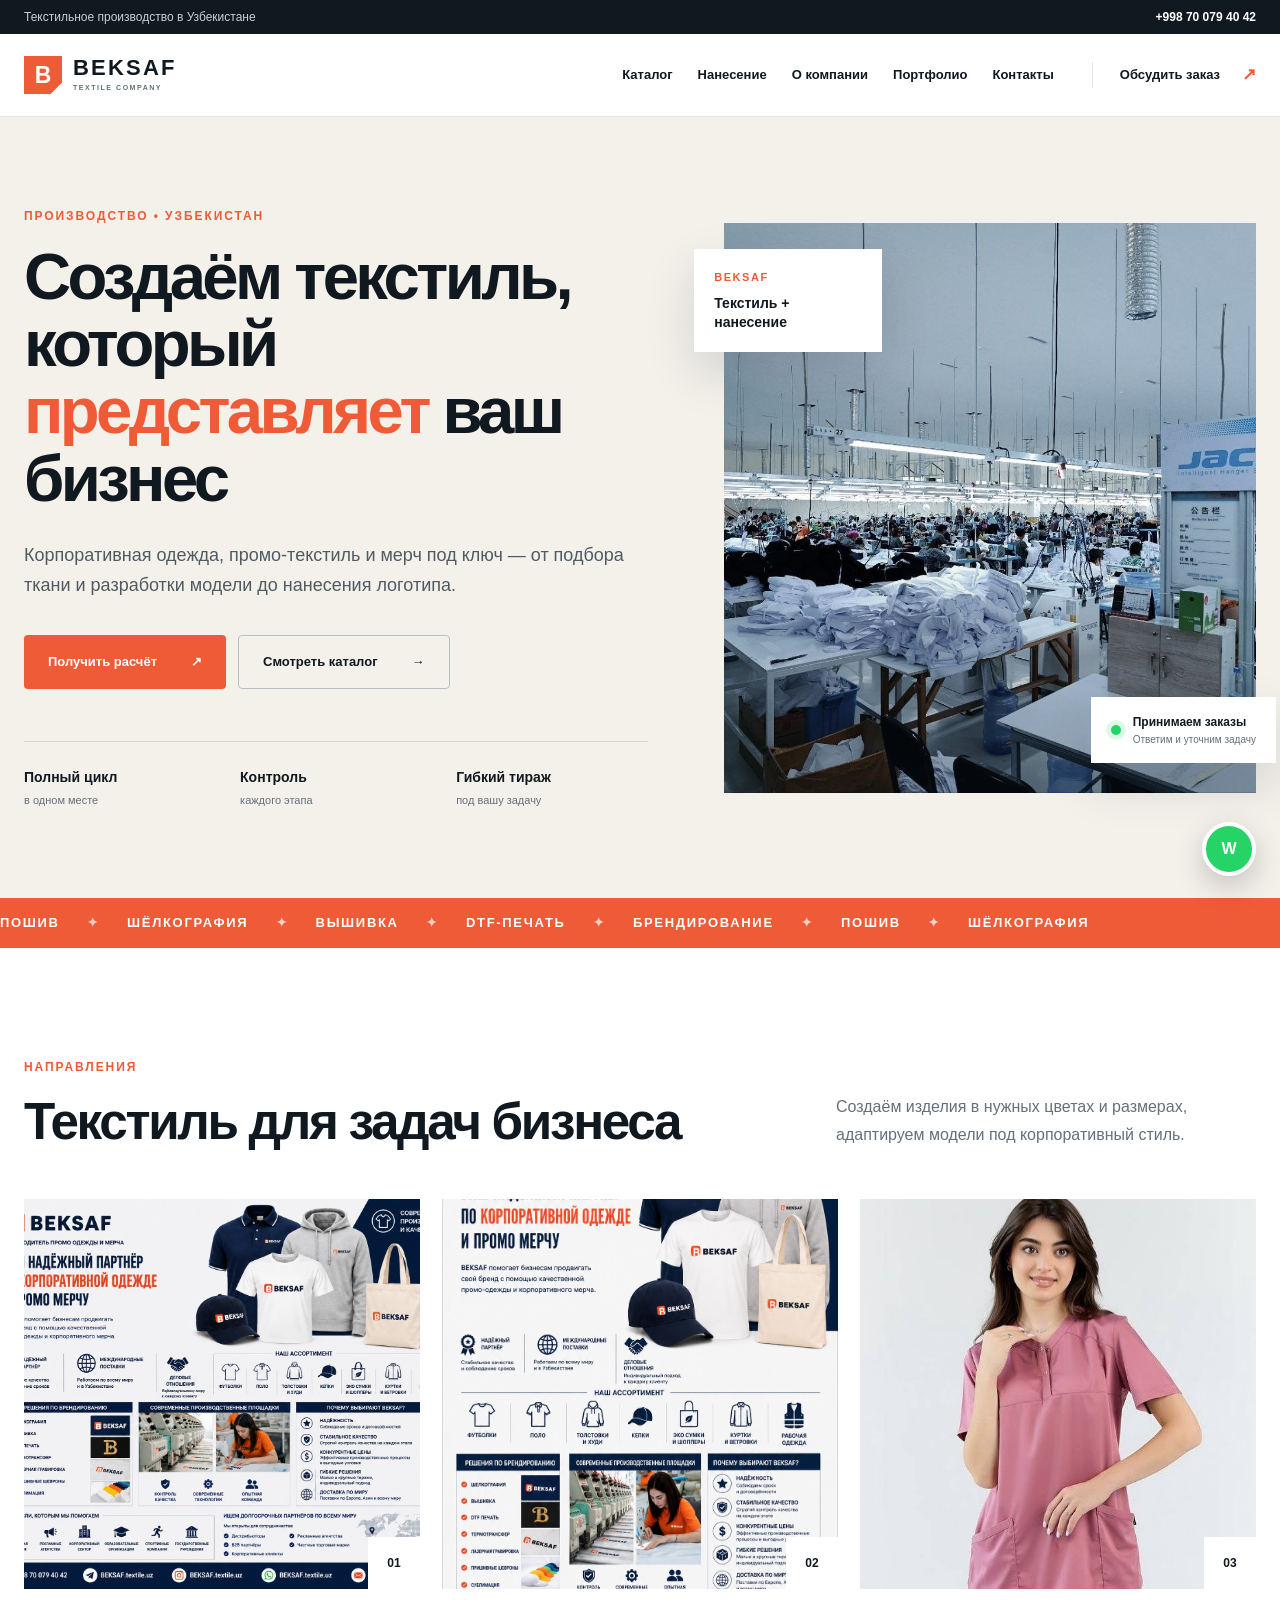
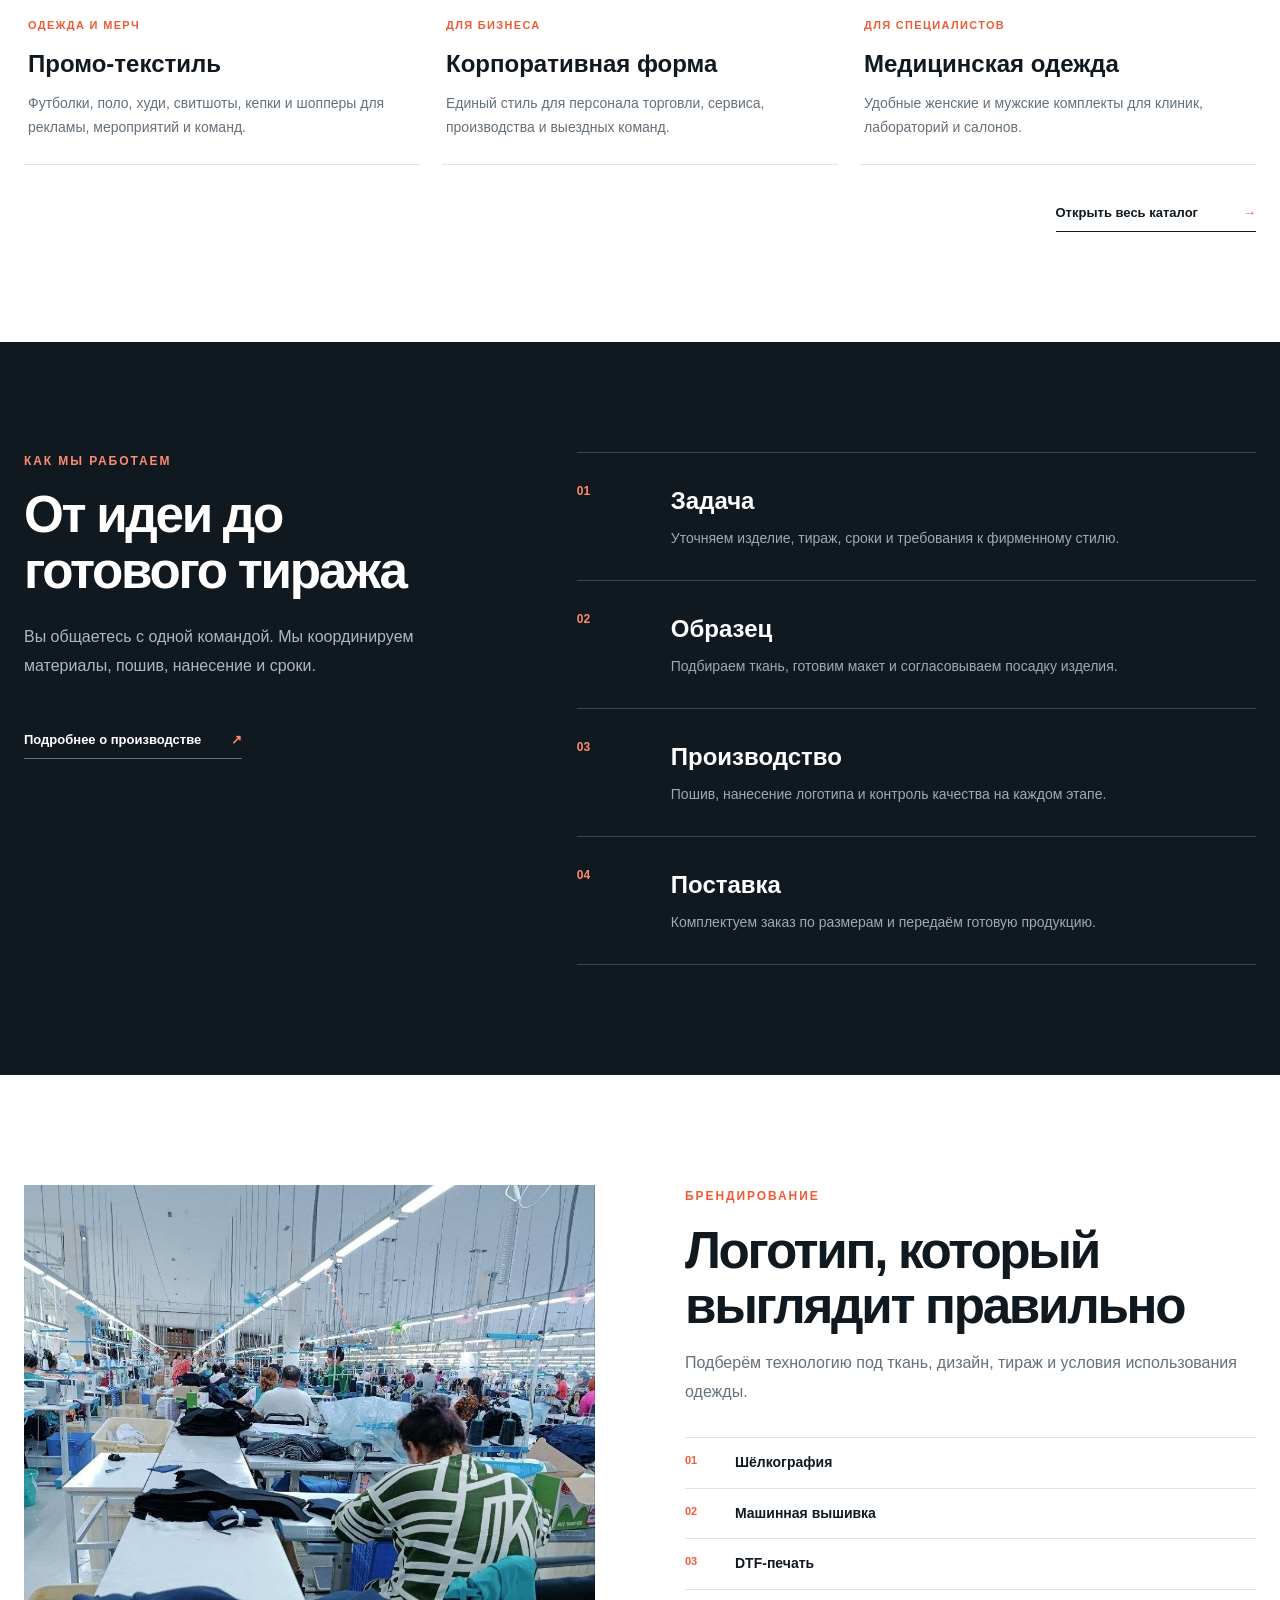
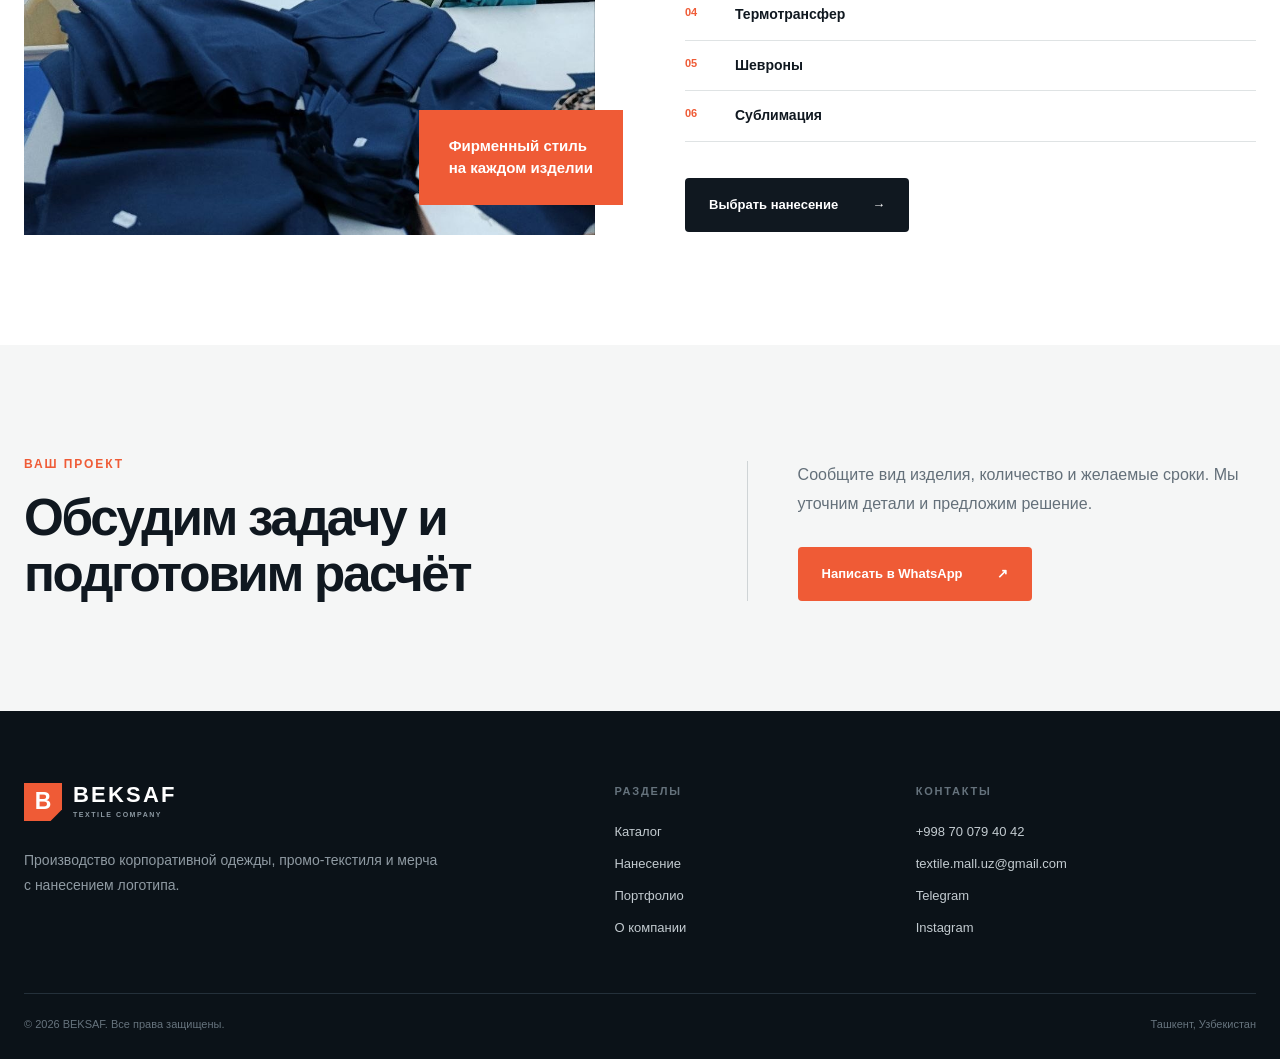
==== commit d9360b06: "Add files via upload" ====
--- a/index.html
+++ b/index.html
@@ -1,154 +1,80 @@
-<!DOCTYPE html>
+<!doctype html>
 <html lang="ru">
 <head>
-  <meta charset="UTF-8">
-  <meta name="viewport" content="width=device-width, initial-scale=1.0">
-  <meta name="description" content="BEKSAF — производство промо-текстиля, корпоративной и медицинской одежды в Узбекистане.">
-  <title>BEKSAF — производство текстиля и корпоративной одежды</title>
-  <link rel="stylesheet" href="style.css">
+  <meta charset="utf-8">
+  <meta name="viewport" content="width=device-width,initial-scale=1">
+  <meta name="description" content="BEKSAF — производство корпоративной одежды, промо-текстиля и мерча с нанесением логотипа в Узбекистане.">
+  <title>BEKSAF — корпоративная одежда и промо-текстиль</title>
+  <link rel="stylesheet" href="site.css">
 </head>
 <body>
-<header class="header">
-  <div class="container header__inner">
-    <a href="#top" class="logo"><img src="logo.png" alt="BEKSAF"></a>
-    <button class="menu-toggle" aria-label="Открыть меню" aria-expanded="false">☰</button>
-    <nav class="nav">
-      <a href="#about">О компании</a>
-      <a href="#products">Продукция</a>
-      <a href="#production">Производство</a>
-      <a href="#branding">Нанесение</a>
-      <a href="#contacts">Контакты</a>
-    </nav>
-    <a class="button button--small header__cta" href="https://wa.me/998700794042">Связаться</a>
-  </div>
-</header>
+  <div class="topbar"><div class="container"><span>Текстильное производство в Узбекистане</span><a href="tel:+998700794042">+998 70 079 40 42</a></div></div>
+  <header class="header">
+    <div class="container header__inner">
+      <a class="brand" href="index.html" aria-label="BEKSAF — главная"><span class="brand__mark">B</span><span class="brand__name">BEKSAF<small>TEXTILE COMPANY</small></span></a>
+      <button class="menu" type="button" aria-label="Открыть меню" aria-expanded="false"><span></span><span></span></button>
+      <nav class="nav" aria-label="Основная навигация">
+        <a href="catalog.html">Каталог</a><a href="branding.html">Нанесение</a><a href="about.html">О компании</a><a href="portfolio.html">Портфолио</a><a href="contacts.html">Контакты</a>
+      </nav>
+      <a class="header__cta" href="https://wa.me/998700794042?text=Здравствуйте!%20Хочу%20обсудить%20заказ%20BEKSAF.">Обсудить заказ <b>↗</b></a>
+    </div>
+  </header>
 
-<main id="top">
-  <section class="hero">
-    <div class="hero__overlay"></div>
-    <div class="container hero__content">
-      <p class="eyebrow">Производитель промо-одежды и мерча</p>
-      <h1>Ваш надёжный партнёр по корпоративной одежде и промо-мерчу</h1>
-      <p class="hero__lead">Производим текстиль для бизнеса, команд, медицины, торговли и рекламных проектов. Берём на себя пошив, нанесение логотипа и контроль качества.</p>
-      <div class="hero__actions">
-        <a class="button" href="#products">Смотреть продукцию</a>
-        <a class="button button--outline" href="https://wa.me/998700794042">Получить расчёт</a>
+  <main>
+    <section class="hero">
+      <div class="container hero__grid">
+        <div class="hero__copy rise">
+          <span class="eyebrow">Производство • Узбекистан</span>
+          <h1>Создаём текстиль, который <em>представляет</em> ваш бизнес</h1>
+          <p>Корпоративная одежда, промо-текстиль и мерч под ключ — от подбора ткани и разработки модели до нанесения логотипа.</p>
+          <div class="actions"><a class="button button--orange" href="https://wa.me/998700794042?text=Здравствуйте!%20Хочу%20получить%20расчёт%20заказа%20BEKSAF.">Получить расчёт <span>↗</span></a><a class="button button--line" href="catalog.html">Смотреть каталог <span>→</span></a></div>
+          <div class="proof"><div><strong>Полный цикл</strong><span>в одном месте</span></div><div><strong>Контроль</strong><span>каждого этапа</span></div><div><strong>Гибкий тираж</strong><span>под вашу задачу</span></div></div>
+        </div>
+        <div class="hero__visual rise rise--delay">
+          <img src="factory-3.jpg" alt="Производство текстиля BEKSAF">
+          <div class="float-card float-card--top"><span>BEKSAF</span><strong>Текстиль + нанесение</strong></div>
+          <div class="float-card float-card--bottom"><i></i><div><strong>Принимаем заказы</strong><small>Ответим и уточним задачу</small></div></div>
+        </div>
       </div>
-      <div class="hero__stats">
-        <div><strong>Собственное</strong><span>текстильное производство</span></div>
-        <div><strong>Контроль</strong><span>качества на каждом этапе</span></div>
-        <div><strong>Гибкие</strong><span>решения под задачу клиента</span></div>
+      <div class="ticker"><div>ПОШИВ <span>✦</span> ШЁЛКОГРАФИЯ <span>✦</span> ВЫШИВКА <span>✦</span> DTF-ПЕЧАТЬ <span>✦</span> БРЕНДИРОВАНИЕ <span>✦</span> ПОШИВ <span>✦</span> ШЁЛКОГРАФИЯ</div></div>
+    </section>
+
+    <section class="section">
+      <div class="container">
+        <div class="section-head"><div><span class="eyebrow">Направления</span><h2>Текстиль для задач бизнеса</h2></div><p>Создаём изделия в нужных цветах и размерах, адаптируем модели под корпоративный стиль.</p></div>
+        <div class="direction-grid">
+          <article class="direction"><div class="direction__image"><img src="promo-products.jpg" alt="Промо-текстиль"><span>01</span></div><div class="direction__copy"><small>Одежда и мерч</small><h3>Промо-текстиль</h3><p>Футболки, поло, худи, свитшоты, кепки и шопперы для рекламы, мероприятий и команд.</p></div></article>
+          <article class="direction"><div class="direction__image"><img src="promo-banner.jpg" alt="Корпоративная форма"><span>02</span></div><div class="direction__copy"><small>Для бизнеса</small><h3>Корпоративная форма</h3><p>Единый стиль для персонала торговли, сервиса, производства и выездных команд.</p></div></article>
+          <article class="direction"><div class="direction__image"><img src="medical-pink.jpg" alt="Медицинская одежда"><span>03</span></div><div class="direction__copy"><small>Для специалистов</small><h3>Медицинская одежда</h3><p>Удобные женские и мужские комплекты для клиник, лабораторий и салонов.</p></div></article>
+        </div>
+        <div class="more-link"><a href="catalog.html">Открыть весь каталог <span>→</span></a></div>
       </div>
-    </div>
-  </section>
+    </section>
 
-  <section class="section" id="about">
-    <div class="container split">
-      <div>
-        <p class="eyebrow">О компании</p>
-        <h2>Комплексное текстильное производство</h2>
+    <section class="section section--ink">
+      <div class="container process">
+        <div class="process__intro"><span class="eyebrow eyebrow--light">Как мы работаем</span><h2>От идеи до готового тиража</h2><p>Вы общаетесь с одной командой. Мы координируем материалы, пошив, нанесение и сроки.</p><a class="link-light" href="about.html">Подробнее о производстве <span>↗</span></a></div>
+        <div class="steps">
+          <article><span>01</span><div><h3>Задача</h3><p>Уточняем изделие, тираж, сроки и требования к фирменному стилю.</p></div></article>
+          <article><span>02</span><div><h3>Образец</h3><p>Подбираем ткань, готовим макет и согласовываем посадку изделия.</p></div></article>
+          <article><span>03</span><div><h3>Производство</h3><p>Пошив, нанесение логотипа и контроль качества на каждом этапе.</p></div></article>
+          <article><span>04</span><div><h3>Поставка</h3><p>Комплектуем заказ по размерам и передаём готовую продукцию.</p></div></article>
+        </div>
       </div>
-      <div class="lead-text">
-        <p>BEKSAF производит корпоративную, промо- и медицинскую одежду. Мы подбираем материалы, разрабатываем модель, организуем пошив и выполняем брендирование.</p>
-        <p>Наша задача — дать бизнесу готовое решение: от идеи и образца до тиража и поставки.</p>
+    </section>
+
+    <section class="section">
+      <div class="container branding-preview">
+        <div class="branding-preview__image"><img src="factory-1.jpg" alt="Швейное производство"><span>Фирменный стиль<br>на каждом изделии</span></div>
+        <div class="branding-preview__copy"><span class="eyebrow">Брендирование</span><h2>Логотип, который выглядит правильно</h2><p>Подберём технологию под ткань, дизайн, тираж и условия использования одежды.</p><div class="method-list"><div><span>01</span><strong>Шёлкография</strong></div><div><span>02</span><strong>Машинная вышивка</strong></div><div><span>03</span><strong>DTF-печать</strong></div><div><span>04</span><strong>Термотрансфер</strong></div><div><span>05</span><strong>Шевроны</strong></div><div><span>06</span><strong>Сублимация</strong></div></div><a class="button button--dark" href="branding.html">Выбрать нанесение <span>→</span></a></div>
       </div>
-    </div>
-  </section>
+    </section>
 
-  <section class="section section--light" id="products">
-    <div class="container">
-      <div class="section-head">
-        <div>
-          <p class="eyebrow">Продукция</p>
-          <h2>Основные направления</h2>
-        </div>
-        <p>Изготавливаем продукцию под корпоративные стандарты, нужный цвет, размеры и фирменный стиль.</p>
-      </div>
+    <section class="section section--soft"><div class="container cta"><div><span class="eyebrow">Ваш проект</span><h2>Обсудим задачу и подготовим расчёт</h2></div><div><p>Сообщите вид изделия, количество и желаемые сроки. Мы уточним детали и предложим решение.</p><a class="button button--orange" href="https://wa.me/998700794042?text=Здравствуйте!%20Хочу%20обсудить%20заказ%20текстиля%20BEKSAF.">Написать в WhatsApp <span>↗</span></a></div></div></section>
+  </main>
 
-      <div class="product-grid">
-        <article class="product-card product-card--wide">
-          <img src="promo-products.jpg" alt="Промо-одежда и мерч">
-          <div><span>Промо-текстиль</span><h3>Футболки, поло, худи, кепки и шопперы</h3></div>
-        </article>
-        <article class="product-card">
-          <img src="medical-pink.jpg" alt="Женская медицинская одежда">
-          <div><span>Медицинская одежда</span><h3>Женские комплекты</h3></div>
-        </article>
-        <article class="product-card">
-          <img src="medical-navy-men.jpg" alt="Мужская медицинская одежда">
-          <div><span>Медицинская одежда</span><h3>Мужские комплекты</h3></div>
-        </article>
-        <article class="product-card">
-          <img src="medical-green.jpg" alt="Зелёный медицинский комплект">
-          <div><span>Спецодежда</span><h3>Форма для персонала</h3></div>
-        </article>
-        <article class="product-card">
-          <img src="promo-banner.jpg" alt="Корпоративная одежда">
-          <div><span>Корпоративная одежда</span><h3>Форма и мерч для брендов</h3></div>
-        </article>
-      </div>
-    </div>
-  </section>
-
-  <section class="section" id="production">
-    <div class="container">
-      <div class="section-head">
-        <div>
-          <p class="eyebrow">Производство</p>
-          <h2>Современная производственная площадка</h2>
-        </div>
-        <p>Масштаб производства позволяет работать с корпоративными и оптовыми заказами.</p>
-      </div>
-      <div class="gallery">
-        <img src="factory-1.jpg" alt="Швейное производство BEKSAF">
-        <img src="factory-2.jpg" alt="Производственный цех">
-        <img src="factory-3.jpg" alt="Рабочие места швейного цеха">
-        <img src="factory-4.jpg" alt="Текстильное производство">
-        <img src="factory-5.jpg" alt="Пошив текстильной продукции">
-      </div>
-    </div>
-  </section>
-
-  <section class="section section--dark" id="branding">
-    <div class="container">
-      <p class="eyebrow eyebrow--light">Решения по брендированию</p>
-      <h2>Нанесение, которое делает одежду частью бренда</h2>
-      <div class="service-grid">
-        <article><b>01</b><h3>Шёлкография</h3><p>Оптимальна для тиражей и насыщенных фирменных цветов.</p></article>
-        <article><b>02</b><h3>Вышивка</h3><p>Долговечное премиальное нанесение для формы и мерча.</p></article>
-        <article><b>03</b><h3>DTF-печать</h3><p>Полноцветные изображения, мелкие детали и небольшие тиражи.</p></article>
-        <article><b>04</b><h3>Термотрансфер</h3><p>Имена, номера, логотипы и персонализация изделий.</p></article>
-        <article><b>05</b><h3>Шевроны</h3><p>Нашивки и элементы фирменного оформления.</p></article>
-        <article><b>06</b><h3>Сублимация</h3><p>Яркая печать для синтетических тканей и спортивной формы.</p></article>
-      </div>
-    </div>
-  </section>
-
-  <section class="section" id="contacts">
-    <div class="container contact">
-      <div>
-        <p class="eyebrow">Контакты</p>
-        <h2>Обсудим ваш заказ</h2>
-        <p class="lead-text">Напишите или позвоните нам. Уточним изделие, тираж, размеры, способ нанесения и подготовим предложение.</p>
-      </div>
-      <div class="contact-card">
-        <a href="tel:+998700794042"><span>Телефон</span><strong>+998 70 079 40 42</strong></a>
-        <a href="mailto:textile.mall.uz@gmail.com"><span>Почта</span><strong>textile.mall.uz@gmail.com</strong></a>
-        <a href="https://t.me/BEKSAFtextileuz"><span>Telegram</span><strong>BEKSAF.textile.uz</strong></a>
-        <a href="https://instagram.com/BEKSAF.textile.uz"><span>Instagram</span><strong>BEKSAF.textile.uz</strong></a>
-        <a href="https://wa.me/998700794042"><span>WhatsApp</span><strong>Написать в WhatsApp</strong></a>
-      </div>
-    </div>
-  </section>
-</main>
-
-<footer class="footer">
-  <div class="container footer__inner">
-    <img src="logo.png" alt="BEKSAF">
-    <p>© 2026 BEKSAF. Производство текстильной продукции.</p>
-  </div>
-</footer>
-
-<script src="script.js"></script>
+  <footer class="footer"><div class="container footer__main"><div class="footer__brand"><a class="brand brand--light" href="index.html"><span class="brand__mark">B</span><span class="brand__name">BEKSAF<small>TEXTILE COMPANY</small></span></a><p>Производство корпоративной одежды, промо-текстиля и мерча с нанесением логотипа.</p></div><div class="footer__col"><h3>Разделы</h3><a href="catalog.html">Каталог</a><a href="branding.html">Нанесение</a><a href="portfolio.html">Портфолио</a><a href="about.html">О компании</a></div><div class="footer__col"><h3>Контакты</h3><a href="tel:+998700794042">+998 70 079 40 42</a><a href="mailto:textile.mall.uz@gmail.com">textile.mall.uz@gmail.com</a><a href="https://t.me/BEKSAFtextileuz">Telegram</a><a href="https://instagram.com/BEKSAF.textile.uz">Instagram</a></div></div><div class="container footer__bottom"><span>© 2026 BEKSAF. Все права защищены.</span><span>Ташкент, Узбекистан</span></div></footer>
+  <a class="whatsapp" href="https://wa.me/998700794042?text=Здравствуйте!%20Хочу%20обсудить%20заказ%20BEKSAF." aria-label="Написать в WhatsApp">W</a>
+  <script src="site.js"></script>
 </body>
 </html>
--- a/site.css
+++ b/site.css
@@ -0,0 +1,13 @@
+@import url('https://fonts.googleapis.com/css2?family=Manrope:wght@400;500;600;700;800&display=swap');
+:root{--ink:#101820;--ink2:#1c2731;--orange:#ef5b36;--orange2:#d94321;--cream:#f4f1eb;--soft:#f5f6f6;--white:#fff;--muted:#64707a;--line:#dfe3e4;--green:#25d366}
+*{box-sizing:border-box}html{scroll-behavior:smooth}body{margin:0;background:#fff;color:var(--ink);font-family:Manrope,Arial,sans-serif;line-height:1.55}a{color:inherit;text-decoration:none}img{display:block;max-width:100%}button,input,select,textarea{font:inherit}.container{width:min(1240px,calc(100% - 48px));margin:auto}.topbar{background:var(--ink);color:#c8d0d5;font-size:12px}.topbar .container{height:34px;display:flex;align-items:center;justify-content:space-between}.topbar a{color:#fff;font-weight:700}
+.header{position:sticky;top:0;z-index:50;background:rgba(255,255,255,.95);border-bottom:1px solid rgba(223,227,228,.9);backdrop-filter:blur(16px)}.header__inner{height:82px;display:flex;align-items:center;gap:38px}.brand{display:flex;align-items:center;gap:11px;flex-shrink:0}.brand__mark{width:38px;height:38px;display:grid;place-items:center;background:var(--orange);color:#fff;font-size:23px;font-weight:800;line-height:1;clip-path:polygon(0 0,100% 0,100% 70%,70% 100%,0 100%)}.brand__name{font-size:22px;letter-spacing:.1em;font-weight:800;line-height:.9}.brand__name small{display:block;margin-top:7px;color:var(--muted);font-size:7px;letter-spacing:.22em}.nav{display:flex;gap:25px;margin-left:auto}.nav a{position:relative;padding:29px 0;font-size:13px;font-weight:700}.nav a:after{content:"";position:absolute;left:0;right:100%;bottom:19px;height:2px;background:var(--orange);transition:.25s}.nav a:hover:after,.nav a.active:after{right:0}.header__cta{display:flex;align-items:center;gap:22px;padding-left:27px;border-left:1px solid var(--line);font-size:13px;font-weight:800}.header__cta b{color:var(--orange);font-size:17px}.menu{display:none;width:44px;height:44px;padding:12px;border:1px solid var(--line);border-radius:50%;background:#fff}.menu span{display:block;height:2px;margin:5px 0;background:var(--ink)}
+.hero{overflow:hidden;padding-top:56px;background:var(--cream)}.hero__grid{min-height:670px;display:grid;grid-template-columns:1.08fr .92fr;gap:76px;align-items:center}.eyebrow{display:block;margin-bottom:17px;color:var(--orange);font-size:12px;font-weight:800;letter-spacing:.16em;text-transform:uppercase}.hero h1{max-width:760px;margin:0;font-size:clamp(48px,5.1vw,75px);line-height:1.03;letter-spacing:-.055em}.hero h1 em{color:var(--orange);font-style:normal}.hero__copy>p{max-width:680px;margin:28px 0 0;color:#4f5a62;font-size:18px;line-height:1.7}.actions{display:flex;gap:12px;flex-wrap:wrap;margin-top:34px}.button{min-height:54px;padding:0 24px;border:0;border-radius:4px;display:inline-flex;align-items:center;justify-content:center;gap:34px;font-size:13px;font-weight:800;cursor:pointer;transition:.22s}.button:hover{transform:translateY(-2px)}.button--orange{background:var(--orange);color:#fff}.button--orange:hover{background:var(--orange2)}.button--line{border:1px solid #b8bfc3}.button--dark{background:var(--ink);color:#fff}.proof{display:grid;grid-template-columns:repeat(3,1fr);gap:24px;margin-top:52px;padding-top:25px;border-top:1px solid #d9d6cf}.proof strong,.proof span{display:block}.proof strong{font-size:14px}.proof span{margin-top:3px;color:var(--muted);font-size:11px}.hero__visual{position:relative;height:570px}.hero__visual>img{width:100%;height:100%;object-fit:cover;filter:saturate(.82)}.hero__visual:after{content:"";position:absolute;inset:55% 0 0;background:linear-gradient(transparent,rgba(16,24,32,.3))}.float-card{position:absolute;z-index:3;background:#fff;box-shadow:0 20px 50px rgba(16,24,32,.14)}.float-card--top{top:26px;left:-30px;width:188px;padding:20px}.float-card--top span{display:block;color:var(--orange);font-size:11px;font-weight:800;letter-spacing:.14em}.float-card--top strong{display:block;margin-top:8px;font-size:14px;line-height:1.35}.float-card--bottom{right:-20px;bottom:30px;display:flex;align-items:center;gap:12px;padding:16px 20px}.float-card--bottom i{width:10px;height:10px;border-radius:50%;background:var(--green);box-shadow:0 0 0 5px rgba(37,211,102,.15)}.float-card--bottom strong,.float-card--bottom small{display:block}.float-card--bottom strong{font-size:12px}.float-card--bottom small{color:var(--muted);font-size:10px}.ticker{margin-top:55px;overflow:hidden;background:var(--orange);color:#fff}.ticker div{width:max-content;padding:15px 0;font-size:13px;font-weight:800;letter-spacing:.13em;white-space:nowrap;animation:ticker 24s linear infinite}.ticker span{margin:0 22px;color:#ffd0c5}@keyframes ticker{to{transform:translateX(-50%)}}
+.section{padding:110px 0}.section--soft{background:var(--soft)}.section--ink{background:var(--ink);color:#fff}.section-head{display:grid;grid-template-columns:1fr 420px;gap:60px;align-items:end;margin-bottom:50px}.section h2,.section-head h2{margin:0;font-size:clamp(37px,4vw,56px);line-height:1.08;letter-spacing:-.045em}.section-head p{margin:0;color:var(--muted);line-height:1.75}.direction-grid{display:grid;grid-template-columns:repeat(3,1fr);gap:22px}.direction{padding-bottom:24px;border-bottom:1px solid var(--line)}.direction__image{position:relative;height:390px;overflow:hidden;background:#ddd}.direction__image img{width:100%;height:100%;object-fit:cover;transition:.5s}.direction:hover img{transform:scale(1.035)}.direction__image>span{position:absolute;right:0;bottom:0;width:52px;height:52px;display:grid;place-items:center;background:#fff;font-size:12px;font-weight:800}.direction__copy{padding:23px 4px 0}.direction__copy small,.product>small,.work small{color:var(--orange);font-size:11px;font-weight:800;letter-spacing:.12em;text-transform:uppercase}.direction__copy h3{margin:8px 0 10px;font-size:24px}.direction__copy p{margin:0;color:var(--muted);font-size:14px;line-height:1.7}.more-link{display:flex;justify-content:flex-end;margin-top:38px}.more-link a{display:flex;gap:45px;padding-bottom:8px;border-bottom:1px solid var(--ink);font-size:13px;font-weight:800}.more-link span{color:var(--orange)}
+.process{display:grid;grid-template-columns:.8fr 1.2fr;gap:100px}.process__intro{position:sticky;top:150px;align-self:start}.eyebrow--light{color:#ff8c70}.process__intro>p{max-width:470px;margin:25px 0;color:#aeb8bf;line-height:1.8}.link-light{display:inline-flex;gap:30px;margin-top:24px;padding-bottom:8px;border-bottom:1px solid #66717a;font-size:13px;font-weight:800}.link-light span{color:#ff8c70}.steps{border-top:1px solid #3a454e}.steps article{display:grid;grid-template-columns:70px 1fr;gap:24px;padding:29px 0;border-bottom:1px solid #3a454e}.steps article>span{color:#ff8c70;font-size:12px;font-weight:800}.steps h3{margin:0;font-size:24px}.steps p{max-width:530px;margin:8px 0 0;color:#9eabb4;font-size:14px;line-height:1.7}.branding-preview{display:grid;grid-template-columns:1fr 1fr;gap:90px;align-items:center}.branding-preview__image{position:relative;height:650px}.branding-preview__image img{width:100%;height:100%;object-fit:cover}.branding-preview__image>span{position:absolute;right:-28px;bottom:30px;padding:25px 30px;background:var(--orange);color:#fff;font-size:15px;font-weight:800;line-height:1.5}.branding-preview__copy>p{color:var(--muted);line-height:1.8}.method-list{margin:30px 0 36px;border-top:1px solid var(--line)}.method-list div{display:grid;grid-template-columns:50px 1fr;padding:14px 0;border-bottom:1px solid var(--line)}.method-list span{color:var(--orange);font-size:11px;font-weight:800}.method-list strong{font-size:14px}.cta{display:grid;grid-template-columns:1.1fr .9fr;gap:100px;align-items:end}.cta>div:last-child{padding-left:50px;border-left:1px solid #cfd4d6}.cta p{margin:0 0 28px;color:var(--muted);line-height:1.8}
+.page-hero{padding:105px 0 85px;background:var(--cream)}.page-hero--image{background:linear-gradient(90deg,rgba(244,241,235,.96),rgba(244,241,235,.8)),url('factory-1.jpg') center/cover}.page-hero__grid{display:grid;grid-template-columns:1.25fr .75fr;gap:90px;align-items:end}.page-hero h1{max-width:830px;margin:0;font-size:clamp(48px,6vw,78px);line-height:1.02;letter-spacing:-.055em}.page-hero p{margin:0;color:var(--muted);font-size:17px;line-height:1.8}.filters{display:flex;gap:8px;flex-wrap:wrap;margin-bottom:38px}.filters button{padding:11px 18px;border:1px solid var(--line);border-radius:100px;background:#fff;color:var(--muted);font-size:12px;font-weight:700;cursor:pointer}.filters button.active,.filters button:hover{border-color:var(--ink);background:var(--ink);color:#fff}.catalog-grid{display:grid;grid-template-columns:repeat(4,1fr);gap:40px 20px}.product[hidden]{display:none}.product>div{height:310px;overflow:hidden;background:var(--soft)}.product img{width:100%;height:100%;object-fit:cover;transition:.4s}.product:hover img{transform:scale(1.035)}.product>small{display:block;margin-top:20px}.product h2{margin:8px 0;font-size:21px}.product p{margin:0;color:var(--muted);font-size:13px;line-height:1.7}.service-list{border-top:1px solid var(--line)}.service-list article{display:grid;grid-template-columns:100px 1fr;padding:40px 0;border-bottom:1px solid var(--line)}.service-list article>span{color:var(--orange);font-size:12px;font-weight:800}.service-list article>div{display:grid;grid-template-columns:1fr 1fr;gap:20px 60px;align-items:start}.service-list h2{font-size:34px}.service-list p{margin:0;color:var(--muted);line-height:1.75}.service-list small{grid-column:2;color:var(--orange);font-weight:700}.compare{display:grid;grid-template-columns:1fr 1fr;gap:100px;align-items:end}.compare p{margin:0 0 28px;color:#aeb8bf;line-height:1.8}.story{display:grid;grid-template-columns:1fr 1fr;gap:90px;align-items:center}.story__copy p{color:var(--muted);line-height:1.85}.story__image{height:600px}.story__image img{width:100%;height:100%;object-fit:cover}.values{display:grid;grid-template-columns:repeat(4,1fr);gap:20px}.values article{padding:28px;border-top:3px solid var(--orange);background:#fff}.values span{color:var(--orange);font-size:12px;font-weight:800}.values h2{margin:30px 0 12px;font-size:23px}.values p{margin:0;color:var(--muted);font-size:13px}.gallery{display:grid;grid-template-columns:repeat(12,1fr);grid-auto-rows:250px;gap:16px}.gallery img{width:100%;height:100%;object-fit:cover}.gallery img:nth-child(1){grid-column:span 7;grid-row:span 2}.gallery img:nth-child(2){grid-column:span 5}.gallery img:nth-child(3){grid-column:span 5}.gallery img:nth-child(4){grid-column:span 12}.work-grid{display:grid;grid-template-columns:repeat(2,1fr);gap:20px}.work{position:relative;height:500px;overflow:hidden}.work--wide{grid-column:span 2;height:600px}.work img{width:100%;height:100%;object-fit:cover;transition:.5s}.work:after{content:"";position:absolute;inset:35% 0 0;background:linear-gradient(transparent,rgba(7,12,16,.86))}.work:hover img{transform:scale(1.025)}.work>div{position:absolute;z-index:2;left:30px;right:30px;bottom:28px;color:#fff}.work h2{margin:8px 0 0;font-size:30px}.contact-grid{display:grid;grid-template-columns:1fr 1fr;gap:80px}.contact-list{border-top:1px solid var(--line)}.contact-list a{display:grid;grid-template-columns:100px 1fr auto;gap:20px;align-items:center;padding:24px 5px;border-bottom:1px solid var(--line)}.contact-list span{color:var(--muted);font-size:12px}.contact-list strong{font-size:16px}.contact-list b{color:var(--orange)}.quote-form{padding:45px;background:var(--soft)}.quote-form h2{margin-bottom:30px}.quote-form label{display:block;margin-bottom:18px;color:var(--muted);font-size:12px;font-weight:700}.quote-form input,.quote-form select,.quote-form textarea{width:100%;margin-top:7px;padding:14px;border:1px solid var(--line);border-radius:0;background:#fff;color:var(--ink);outline:none}.quote-form input:focus,.quote-form select:focus,.quote-form textarea:focus{border-color:var(--orange)}.quote-form .button{width:100%;justify-content:space-between}.quote-form>small{display:block;margin-top:12px;color:var(--muted);font-size:10px}
+.footer{position:relative;padding:72px 0 25px;background:#0b1218;color:#fff}.footer__main{display:grid;grid-template-columns:1.5fr .65fr 1fr;gap:80px}.brand--light .brand__name small{color:#8d99a2}.footer__brand>p{max-width:420px;margin:27px 0 0;color:#8f9aa2;font-size:14px;line-height:1.8}.footer__col{display:flex;flex-direction:column;gap:12px}.footer__col h3{margin:0 0 10px;color:#65727c;font-size:11px;letter-spacing:.16em;text-transform:uppercase}.footer__col a{color:#c3cbd0;font-size:13px}.footer__col a:hover{color:#fff}.footer__bottom{display:flex;justify-content:space-between;margin-top:55px;padding-top:22px;border-top:1px solid #24303a;color:#66737d;font-size:11px}.whatsapp{position:fixed;z-index:40;right:24px;bottom:24px;width:54px;height:54px;display:grid;place-items:center;border:4px solid #fff;border-radius:50%;background:var(--green);color:#fff;box-shadow:0 10px 30px rgba(0,0,0,.2);font-weight:900}.rise{animation:rise .7s ease both}.rise--delay{animation-delay:.15s}@keyframes rise{from{opacity:0;transform:translateY(20px)}to{opacity:1;transform:none}}
+@media(max-width:1050px){.nav{gap:16px}.header__cta{display:none}.hero__grid{grid-template-columns:1fr 1fr;gap:38px}.process{gap:55px}.branding-preview{gap:55px}.catalog-grid{grid-template-columns:repeat(3,1fr)}}
+@media(max-width:820px){.container{width:min(100% - 32px,1240px)}.topbar{display:none}.header__inner{height:72px}.menu{display:block;margin-left:auto}.nav{position:absolute;top:72px;left:16px;right:16px;display:none;flex-direction:column;gap:0;margin:0;padding:12px;border:1px solid var(--line);background:#fff;box-shadow:0 20px 45px rgba(16,24,32,.14)}.nav.open{display:flex}.nav a{padding:14px 12px}.nav a:after{display:none}.hero{padding-top:40px}.hero__grid{grid-template-columns:1fr;min-height:auto}.hero__visual{height:530px}.float-card--top{left:15px}.float-card--bottom{right:15px}.section{padding:82px 0}.section-head,.process,.branding-preview,.cta,.page-hero__grid,.compare,.story,.contact-grid{grid-template-columns:1fr;gap:52px}.direction-grid{grid-template-columns:1fr 1fr}.direction:last-child{grid-column:1/-1}.process__intro{position:static}.branding-preview__image{height:520px}.branding-preview__image>span{right:18px}.cta>div:last-child{padding:0;border:0}.catalog-grid{grid-template-columns:repeat(2,1fr)}.service-list article>div{grid-template-columns:1fr}.service-list small{grid-column:auto}.values{grid-template-columns:repeat(2,1fr)}.footer__main{grid-template-columns:1.3fr 1fr;gap:50px}.footer__brand{grid-column:1/-1}}
+@media(max-width:560px){.container{width:min(100% - 24px,1240px)}.brand__mark{width:34px;height:34px}.brand__name{font-size:19px}.hero h1,.page-hero h1{font-size:43px}.hero__copy>p{font-size:16px}.actions{display:grid}.button{width:100%;justify-content:space-between}.proof{grid-template-columns:1fr;gap:13px}.proof div{padding-left:12px;border-left:2px solid var(--orange)}.hero__visual{height:420px}.float-card--top{top:15px}.float-card--bottom{left:15px;right:auto;bottom:15px}.direction-grid,.catalog-grid,.values,.work-grid{grid-template-columns:1fr}.direction:last-child,.work--wide{grid-column:auto}.direction__image,.product>div{height:370px}.section h2,.section-head h2{font-size:37px}.branding-preview__image{height:430px}.branding-preview__image>span{left:15px;right:auto;bottom:15px;padding:18px 20px}.service-list article{grid-template-columns:45px 1fr}.service-list h2{font-size:26px}.story__image{height:430px}.gallery{display:block}.gallery img{height:280px;margin-bottom:12px}.work,.work--wide{height:440px}.contact-list a{grid-template-columns:1fr auto}.contact-list span{grid-column:1/-1}.quote-form{padding:28px 20px}.footer__main{grid-template-columns:1fr;gap:38px}.footer__brand{grid-column:auto}.footer__bottom{display:block}.footer__bottom span{display:block;margin-top:5px}.whatsapp{right:15px;bottom:15px}}
+@media(prefers-reduced-motion:reduce){*{scroll-behavior:auto!important;animation:none!important;transition:none!important}}
